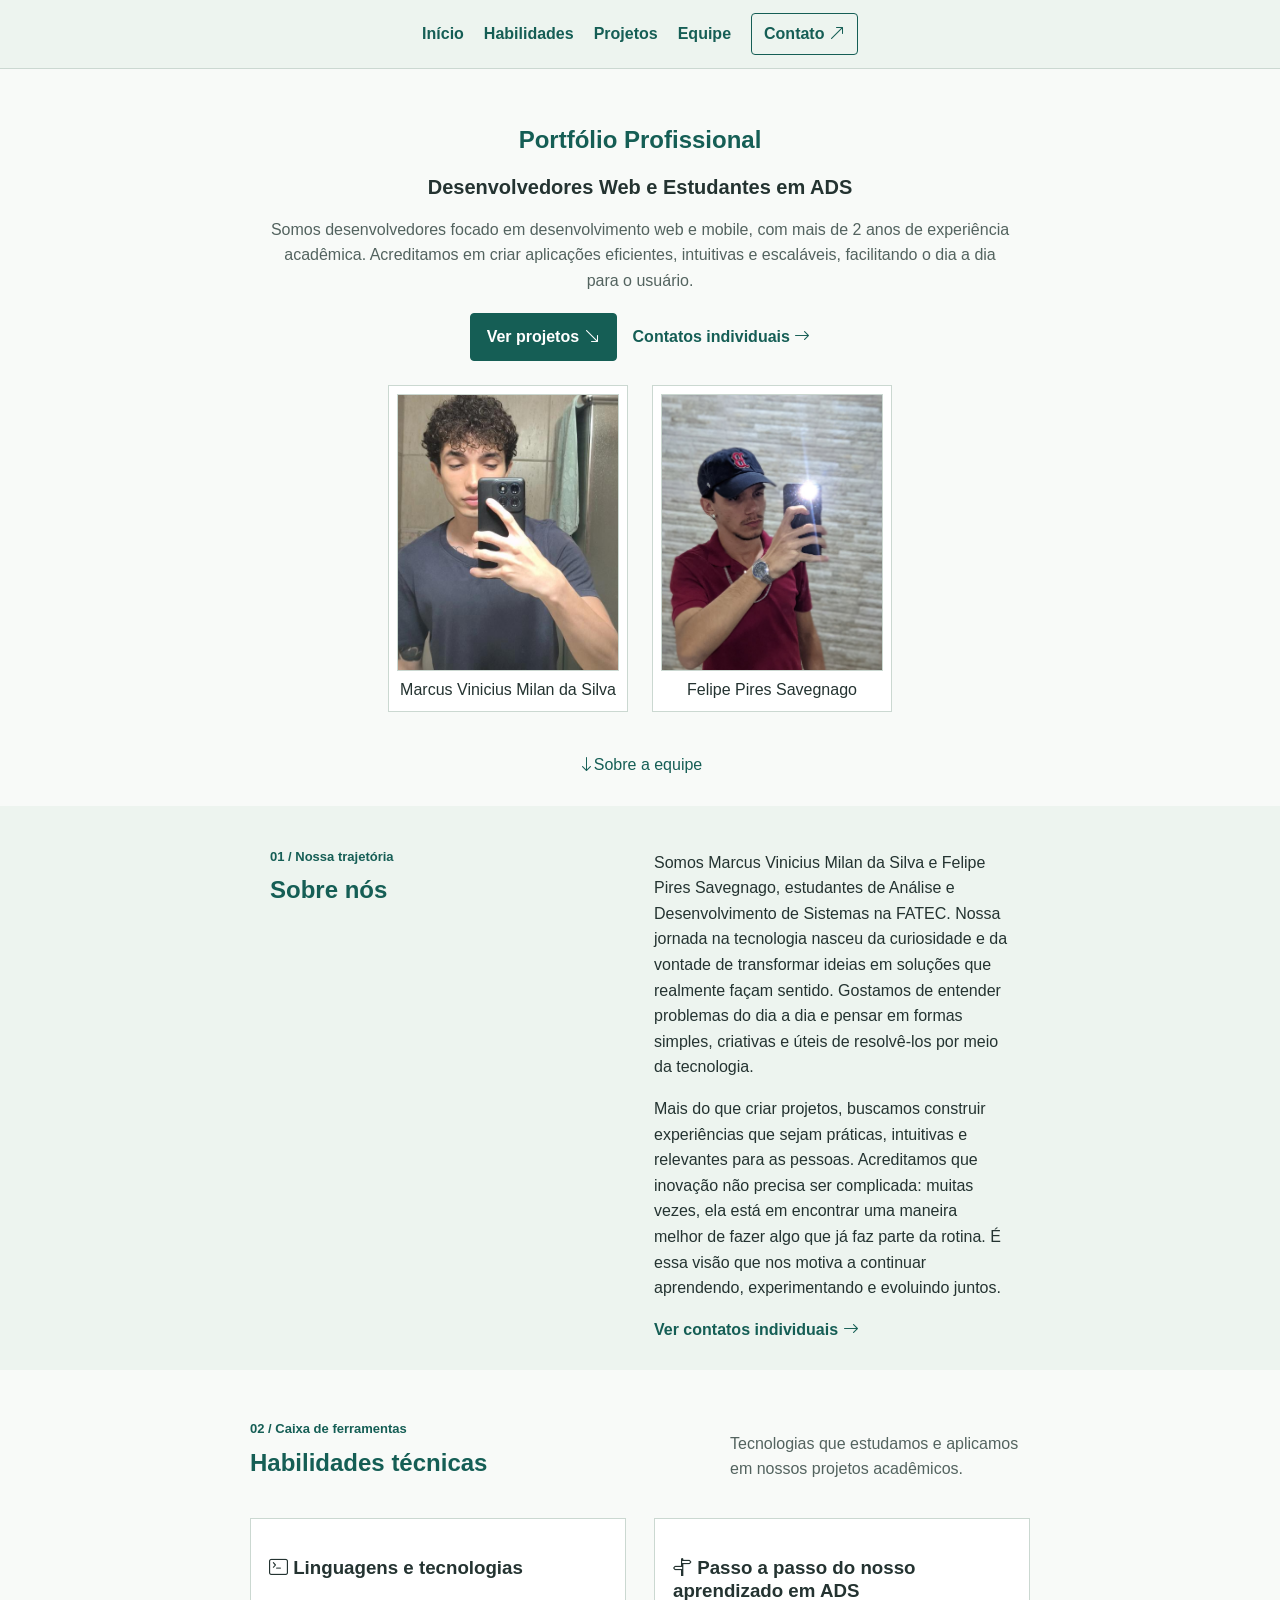
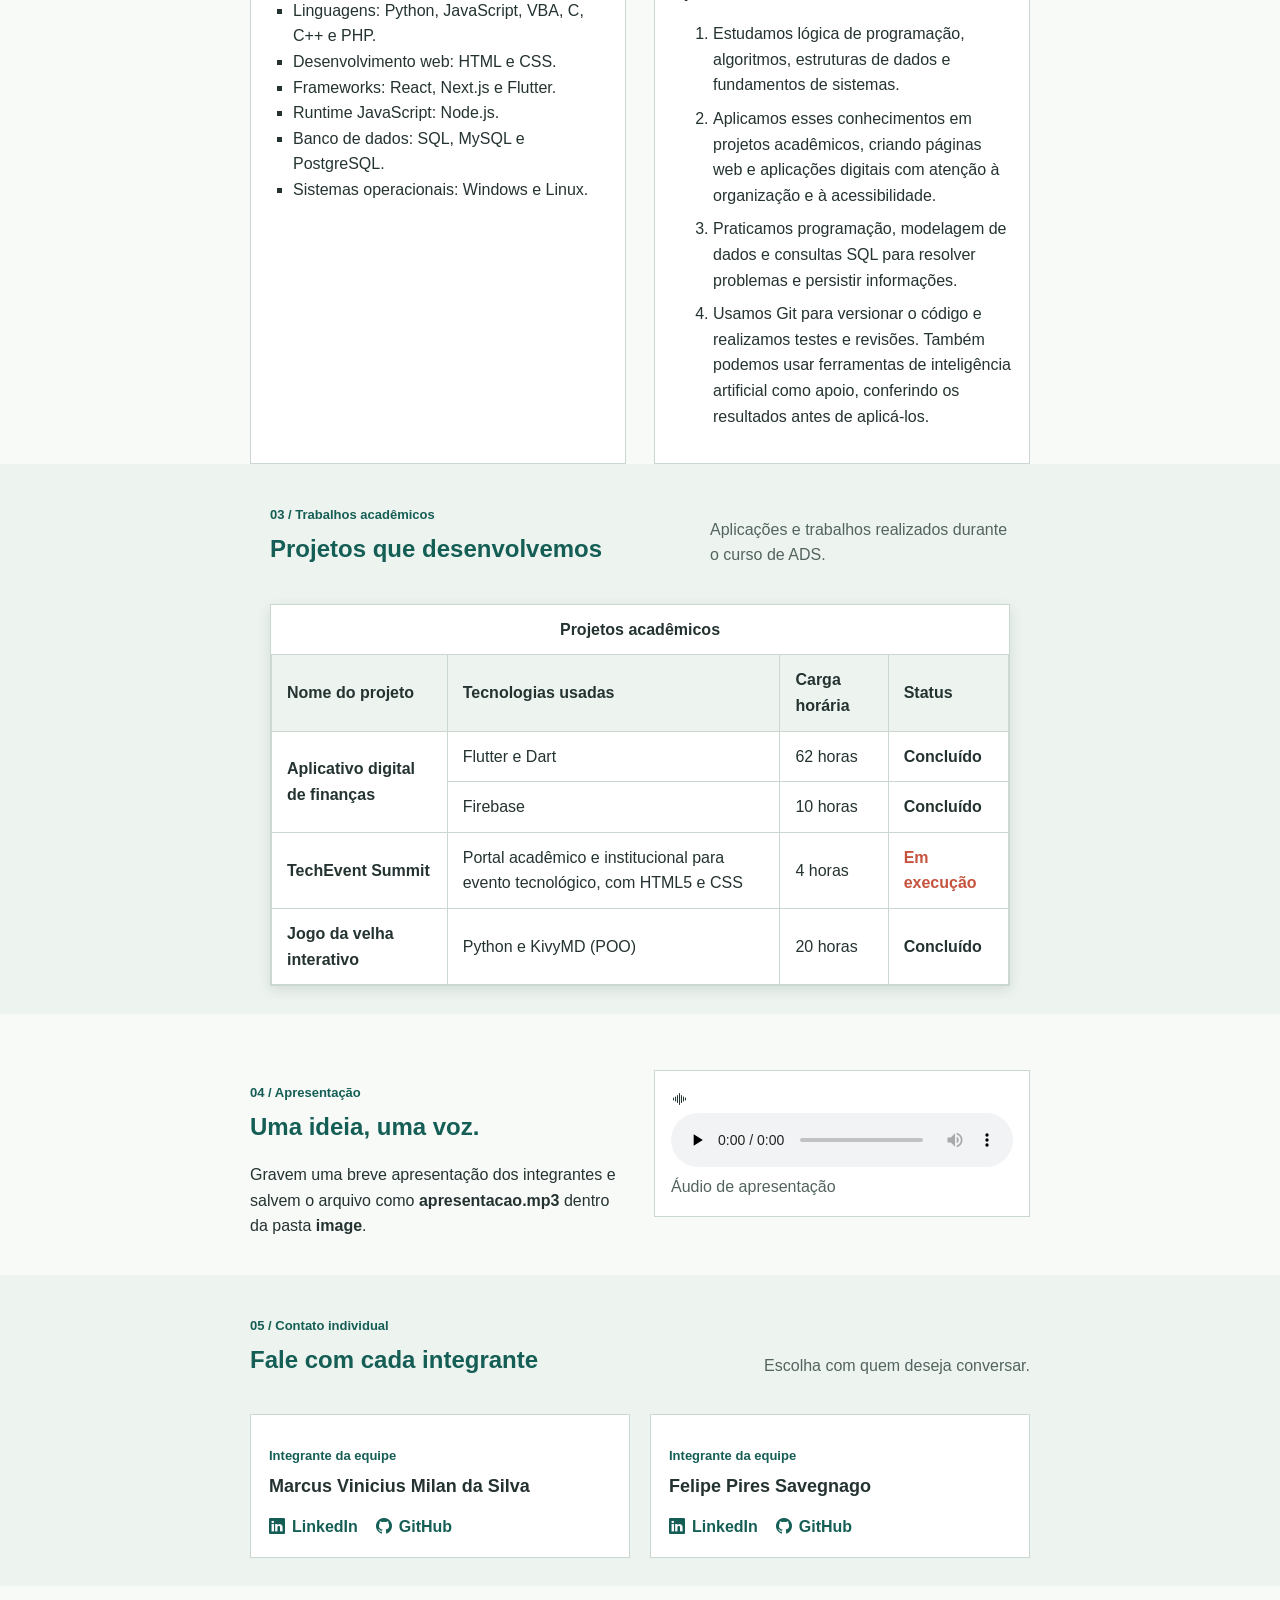
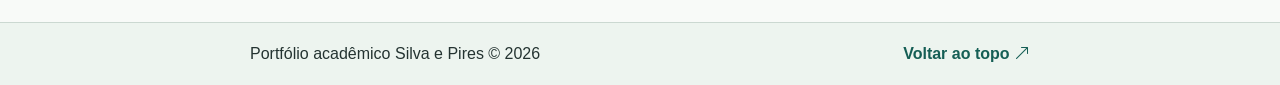
==== index.html @ f956e127 "refactor: update GitHub links for team members to point to correct profiles" ====
<!DOCTYPE html>
<html lang="pt-BR">
<head>
	<meta charset="UTF-8">
	<meta name="viewport" content="width=device-width, initial-scale=1.0">
	<meta name="description" content="Portfólio acadêmico e profissional de estudante de Análise e Desenvolvimento de Sistemas.">
	<title>Portfólio Profissional</title>
	<link rel="stylesheet" href="https://cdn.jsdelivr.net/npm/bootstrap-icons@1.11.3/font/bootstrap-icons.min.css" referrerpolicy="no-referrer">
	<link rel="stylesheet" href="css/estilo.css">
</head>
<body id="top">
	<header class="site-header">
		<div class="header-inner">
			<nav class="main-nav" aria-label="Navegação principal">
				<a href="index.html" aria-current="page">Início</a>
				<a href="#secao-habilidades">Habilidades</a>
				<a href="#secao-projetos">Projetos</a>
				<a href="#secao-equipe">Equipe</a>
				<a class="nav-contact" href="contato.html">Contato <i class="bi bi-arrow-up-right" aria-hidden="true"></i></a>
			</nav>
		</div>
	</header>

	<main>
		<section class="hero content-width" aria-labelledby="titulo-principal">
			<div class="hero-copy">
				<h1 class="page-title" id="titulo-principal">Portfólio Profissional</h1>
				<h2>Desenvolvedores Web e Estudantes em ADS</h2>
				<p class="hero-description"> Somos desenvolvedores focado em desenvolvimento web e mobile, com mais de 2 anos de experiência acadêmica. Acreditamos em criar aplicações eficientes, intuitivas e escaláveis, facilitando o dia a dia para o usuário.</p>
				<div class="hero-actions">
					<a class="button button-primary" href="#secao-projetos">Ver projetos <i class="bi bi-arrow-down-right" aria-hidden="true"></i></a>
					<a class="text-link" href="#secao-equipe">Contatos individuais <i class="bi bi-arrow-right" aria-hidden="true"></i></a>
				</div>
			</div>
			<div class="student-photos" aria-label="Integrantes do portfólio">
				<figure class="student-profile">
					<img src="image/foto-silva.jpg" alt="Foto de Marcus Vinicius Milan da Silva">
					<figcaption>Marcus Vinicius Milan da Silva</figcaption>
				</figure>
				<figure class="student-profile">
					<img src="image/foto-pires.jpg" alt="Foto de Felipe Pires Savegnago">
					<figcaption>Felipe Pires Savegnago</figcaption>
				</figure>
			</div>
			<a class="scroll-cue" href="#secao-sobre"><i class="bi bi-arrow-down" aria-hidden="true"></i><span>Sobre a equipe</span></a>
		</section>

		<section class="section-band" id="secao-sobre" aria-labelledby="titulo-sobre">
			<div class="content-width about-grid">
				<div class="section-heading">
					<p class="eyebrow">01 / Nossa trajetória</p>
					<h2 id="titulo-sobre">Sobre nós</h2>
				</div>
				<div class="about-copy">
					<p>Somos Marcus Vinicius Milan da Silva e Felipe Pires Savegnago, estudantes de Análise e Desenvolvimento de Sistemas na FATEC. Nossa jornada na tecnologia nasceu da curiosidade e da vontade de transformar ideias em soluções que realmente façam sentido. Gostamos de entender problemas do dia a dia e pensar em formas simples, criativas e úteis de resolvê-los por meio da tecnologia.</p>
					<p>Mais do que criar projetos, buscamos construir experiências que sejam práticas, intuitivas e relevantes para as pessoas. Acreditamos que inovação não precisa ser complicada: muitas vezes, ela está em encontrar uma maneira melhor de fazer algo que já faz parte da rotina. É essa visão que nos motiva a continuar aprendendo, experimentando e evoluindo juntos.</p>
					<a class="text-link" href="#secao-equipe">Ver contatos individuais <i class="bi bi-arrow-right" aria-hidden="true"></i></a>
				</div>
			</div>
		</section>

		<section class="content-width skills-section" id="secao-habilidades" aria-labelledby="titulo-habilidades">
			<div class="section-heading section-heading-row">
				<div>
					<p class="eyebrow">02 / Caixa de ferramentas</p>
					<h2 id="titulo-habilidades">Habilidades técnicas</h2>
				</div>
				<p class="section-intro">Tecnologias que estudamos e aplicamos em nossos projetos acadêmicos.</p>
			</div>
			<div class="skills-grid">
				<article class="skill-panel">
					<h3><i class="bi bi-terminal" aria-hidden="true"></i> Linguagens e tecnologias</h3>
					<ul class="skill-list">
						<li>Linguagens: Python, JavaScript, VBA, C, C++ e PHP.</li>
						<li>Desenvolvimento web: HTML e CSS.</li>
						<li>Frameworks: React, Next.js e Flutter.</li>
						<li>Runtime JavaScript: Node.js.</li>
						<li>Banco de dados: SQL, MySQL e PostgreSQL.</li>
						<li>Sistemas operacionais: Windows e Linux.</li>
					</ul>
				</article>
				<article class="skill-panel learning-panel">
					<h3><i class="bi bi-signpost-split" aria-hidden="true"></i> Passo a passo do nosso aprendizado em ADS</h3>
					<ol class="learning-list">
						<li>Estudamos lógica de programação, algoritmos, estruturas de dados e fundamentos de sistemas.</li>
						<li>Aplicamos esses conhecimentos em projetos acadêmicos, criando páginas web e aplicações digitais com atenção à organização e à acessibilidade.</li>
						<li>Praticamos programação, modelagem de dados e consultas SQL para resolver problemas e persistir informações.</li>
						<li>Usamos Git para versionar o código e realizamos testes e revisões. Também podemos usar ferramentas de inteligência artificial como apoio, conferindo os resultados antes de aplicá-los.</li>
					</ol>
				</article>
			</div>
		</section>

		<section class="projects-section" id="secao-projetos" aria-labelledby="titulo-projetos">
			<div class="content-width">
				<div class="section-heading section-heading-row">
					<div>
						<p class="eyebrow">03 / Trabalhos acadêmicos</p>
						<h2 id="titulo-projetos">Projetos que desenvolvemos</h2>
					</div>
					<p class="section-intro">Aplicações e trabalhos realizados durante o curso de ADS.</p>
				</div>
				<div class="table-wrap">
					<table>
							<caption>Projetos acadêmicos</caption>
						<thead>
							<tr>
								<th scope="col">Nome do projeto</th>
								<th scope="col">Tecnologias usadas</th>
								<th scope="col">Carga horária</th>
								<th scope="col">Status</th>
							</tr>
						</thead>
						<tbody>
							<tr>
								<th scope="row" rowspan="2">Aplicativo digital de finanças</th>
								<td>Flutter e Dart</td>
								<td>62 horas</td>
								<td><span class="project-status">Concluído</span></td>
							</tr>
							<tr>
								<td>Firebase</td>
								<td>10 horas</td>
								<td><span class="project-status">Concluído</span></td>
							</tr>
							<tr>
								<th scope="row">TechEvent Summit</th>
								<td>Portal acadêmico e institucional para evento tecnológico, com HTML5 e CSS</td>
								<td>4 horas</td>
								<td><span class="project-status status-progress">Em execução</span></td>
							</tr>
							<tr>
								<th scope="row">Jogo da velha interativo</th>
								<td>Python e KivyMD (POO)</td>
								<td>20 horas</td>
								<td><span class="project-status">Concluído</span></td>
							</tr>
						</tbody>
					</table>
				</div>
			</div>
		</section>

		<section class="content-width media-section" aria-labelledby="titulo-apresentacao">
			<div class="media-copy">
				<p class="eyebrow">04 / Apresentação</p>
				<h2 id="titulo-apresentacao">Uma ideia, uma voz.</h2>
				<p>Gravem uma breve apresentação dos integrantes e salvem o arquivo como <strong>apresentacao.mp3</strong> dentro da pasta <strong>image</strong>.</p>
			</div>
			<div class="audio-panel">
				<i class="bi bi-soundwave" aria-hidden="true"></i>
				<audio controls preload="none" aria-label="Áudio de apresentação pessoal">
					<source src="image/apresentacao.mp3" type="audio/mpeg">
					Seu navegador não oferece suporte ao elemento de áudio.
				</audio>
				<span>Áudio de apresentação</span>
			</div>
		</section>

		<section class="team-contacts" id="secao-equipe" aria-labelledby="titulo-equipe">
			<div class="content-width">
				<div class="section-heading section-heading-row">
					<div>
						<p class="eyebrow">05 / Contato individual</p>
						<h2 id="titulo-equipe">Fale com cada integrante</h2>
					</div>
					<p class="section-intro">Escolha com quem deseja conversar.</p>
				</div>
				<div class="team-contact-grid">
					<article class="contact-person">
						<p class="eyebrow">Integrante da equipe</p>
						<h3>Marcus Vinicius Milan da Silva</h3>
						<div class="person-links">
							<a href="https://br.linkedin.com/in/mvm2006" target="_blank" rel="noopener noreferrer"><i class="bi bi-linkedin" aria-hidden="true"></i> LinkedIn</a>
							<a href="https://github.com/marcus0milan" target="_blank" rel="noopener noreferrer"><i class="bi bi-github" aria-hidden="true"></i>  GitHub</a>
						</div>
					</article>
					<article class="contact-person">
						<p class="eyebrow">Integrante da equipe</p>
						<h3>Felipe Pires Savegnago</h3>
						<div class="person-links">
							<a href="https://br.linkedin.com/in/felipe-savegnago-27a887337" target="_blank" rel="noopener noreferrer"><i class="bi bi-linkedin" aria-hidden="true"></i> LinkedIn</a>
							<a href="https://github.com/svgfelps" target="_blank" rel="noopener noreferrer"><i class="bi bi-github" aria-hidden="true"></i> GitHub</a>
						</div>
					</article>
				</div>
			</div>
		</section>
	</main>

	<footer class="site-footer">
		<div class="content-width footer-inner">
			<p>Portfólio acadêmico Silva e Pires <span>© 2026</span></p>
			<div class="footer-links">
				<a class="back-to-top" href="#top">Voltar ao topo <i class="bi bi-arrow-up-right" aria-hidden="true"></i></a>
			</div>
		</div>
	</footer>
</body>
</html>
---- css/estilo.css ----
:root {
	--cor-principal: #155e55;
	--cor-destaque: #c6533e;
	--cor-texto: #243331;
	--cor-suave: #edf4ef;
	--cor-borda: #cbd8d1;
}

* {
	box-sizing: border-box;
}

html {
	scroll-behavior: smooth;
}

body {
	margin: 0;
	background: #f8faf8;
	color: var(--cor-texto);
	font-family: Arial, sans-serif;
	line-height: 1.6;
}

a {
	color: var(--cor-principal);
	text-decoration: none;
}

a:hover {
	color: var(--cor-destaque);
}

.content-width,
.header-inner {
	width: min(100% - 500px);
	margin: 0 auto;
}

.site-header {
	background: var(--cor-suave);
	border-bottom: 1px solid var(--cor-borda);
}

.header-inner {
	min-height: 68px;
	display: flex;
	align-items: center;
	justify-content: center;
	gap: 20px;
}

.brand {
	font-size: 18px;
	font-weight: bold;
}

.brand-icon {
	margin-right: 8px;
	color: var(--cor-destaque);
}

.brand-dot,
.required-mark,
.status-dot {
	color: var(--cor-destaque);
}

.main-nav,
.footer-links {
	display: flex;
	align-items: center;
	gap: 20px;
}

.main-nav a,
.footer-links a {
	font-weight: bold;
}

.main-nav .nav-contact {
	padding: 7px 12px;
	border: 1px solid var(--cor-principal);
	border-radius: 4px;
}

main {
	padding-top: 28px;
}

section {
	margin: 0 auto 36px;
}

h1,
h2,
h3 {
	line-height: 1.25;
}

.page-title {
	width: fit-content;
	margin: 0 auto 20px;
	color: var(--cor-principal);
	text-align: center;
}

.hero {
	padding: 28px 20px;
	text-align: center;
}

.hero h2 {
	font-size: 20px;
}

.eyebrow {
	margin-bottom: 8px;
	color: var(--cor-principal);
	font-size: 13px;
	font-weight: bold;
}

.hero-description,
.section-intro,
.contact-intro > p {
	color: #53635f;
}

.hero-actions {
	display: flex;
	justify-content: center;
	align-items: center;
	flex-wrap: wrap;
	gap: 16px;
	margin-top: 20px;
}

.button {
	display: inline-block;
	padding: 10px 16px;
	border: 1px solid var(--cor-principal);
	border-radius: 4px;
	background: var(--cor-principal);
	color: white;
	cursor: pointer;
	font: inherit;
	font-weight: bold;
}

.button:hover {
	background: #0e4942;
	color: white;
}

.button-reset {
	background: white;
	color: var(--cor-principal);
}

.button-reset:hover {
	background: var(--cor-suave);
	color: var(--cor-principal);
}

.text-link {
	font-weight: bold;
}

.student-photos {
	display: grid;
	grid-template-columns: repeat(2, minmax(0, 240px));
	justify-content: center;
	align-items: start;
	gap: 24px;
	margin: 24px auto;
}

.student-profile {
	margin: 0;
	padding: 8px;
	border: 1px solid var(--cor-borda);
	background: white;
}

.student-profile img {
	width: 100%;
	aspect-ratio: 4 / 5;
	display: block;
	border: 1px solid var(--cor-borda);
	object-fit: cover;
	object-position: center;
}

.student-profile figcaption {
	margin-top: 6px;
	text-align: center;
}

.scroll-cue {
	display: inline-block;
	margin-top: 16px;
}

.section-band,
.projects-section {
	padding: 28px 20px;
	background: var(--cor-suave);
}

.about-grid,
.skills-grid,
.media-section,
.contact-main {
	display: grid;
	grid-template-columns: 1fr 1fr;
	gap: 28px;
	align-items: start;
}

.skills-grid {
	align-items: stretch;
}

.section-heading-row {
	display: flex;
	align-items: end;
	justify-content: space-between;
	gap: 20px;
	margin-bottom: 20px;
}

.section-heading h2,
.media-copy h2 {
	margin-top: 0;
	color: var(--cor-principal);
}

.section-intro {
	max-width: 300px;
}

.skill-panel {
	padding: 18px;
	border: 1px solid var(--cor-borda);
	background: white;
}

.skill-list {
	padding-left: 24px;
	list-style-type: square;
}

.learning-list li {
	margin-bottom: 8px;
}

.table-wrap {
	overflow-x: auto;
	border: 1px solid var(--cor-borda);
	background: white;
	box-shadow: 0 4px 12px rgba(36, 51, 49, 0.12);
}

table {
	width: 100%;
	min-width: 600px;
	border-collapse: collapse;
	text-align: left;
}

caption {
	padding: 12px;
	font-weight: bold;
}

th,
td {
	padding: 12px 15px;
	border: 1px solid var(--cor-borda);
}

thead,
tfoot {
	background: var(--cor-suave);
}

.project-status {
	font-weight: bold;
}

.status-progress {
	color: var(--cor-destaque);
}

.media-section {
	padding: 20px 0;
}

.audio-panel {
	padding: 16px;
	border: 1px solid var(--cor-borda);
	background: white;
}

.audio-panel audio {
	width: 100%;
}

.audio-panel span {
	display: block;
	color: #53635f;
}

.team-contacts {
	padding: 28px 0;
	background: var(--cor-suave);
}

.team-contact-grid {
	display: grid;
	grid-template-columns: repeat(2, minmax(0, 1fr));
	gap: 20px;
}

.contact-person {
	margin: 0;
	padding: 18px;
	border: 1px solid var(--cor-borda);
	background: white;
}

.contact-person .eyebrow {
	margin-bottom: 8px;
}

.contact-person h3 {
	margin: 0 0 16px;
	font-size: 18px;
	word-break: break-word;
}

.person-links {
	display: flex;
	flex-wrap: wrap;
	gap: 10px 18px;
}

.person-links a {
	display: inline-flex;
	align-items: center;
	gap: 7px;
	font-weight: bold;
}

.site-footer {
	padding: 18px 0;
	border-top: 1px solid var(--cor-borda);
	background: var(--cor-suave);
}

.footer-inner {
	display: flex;
	justify-content: space-between;
	align-items: center;
	gap: 20px;
}

.footer-inner p {
	margin: 0;
}

.contact-main {
	padding-top: 24px;
	padding-bottom: 40px;
}

.contact-intro {
	text-align: center;
}

.form-container {
	padding: 20px;
	border: 1px solid var(--cor-borda);
	background: white;
	box-shadow: 0 4px 14px rgba(36, 51, 49, 0.14);
}

.form-heading h2 {
	margin-top: 0;
	color: var(--cor-principal);
}

.form-fieldset {
	margin: 0 0 20px;
	padding: 15px;
	border: 1px solid var(--cor-borda);
}

.form-fieldset legend {
	padding: 0 6px;
	font-weight: bold;
}

.form-grid {
	display: grid;
	grid-template-columns: 1fr 1fr;
	gap: 14px;
}

.form-field {
	display: grid;
	gap: 5px;
	font-weight: bold;
}

.form-field input,
.form-field select {
	width: 100%;
	min-height: 40px;
	padding: 8px;
	border: 1px solid #9eaea6;
	border-radius: 3px;
	background: white;
}

.choice-fieldset {
	display: grid;
	grid-template-columns: 1fr 1fr;
	gap: 12px 20px;
}

.choice-fieldset legend {
	grid-column: 1 / -1;
}

.choice-title {
	margin-bottom: 6px;
	font-weight: bold;
}

.option-item {
	display: block;
	margin-bottom: 6px;
}

.option-item input {
	margin-right: 6px;
}

.satisfaction-field {
	max-width: 220px;
}

.range-hint,
.form-note {
	color: #53635f;
	font-size: 13px;
}

.form-actions {
	display: flex;
	gap: 10px;
}

.form-feedback {
	margin-bottom: 0;
	color: var(--cor-principal);
}

@media (max-width: 650px) {
	.header-inner,
	.footer-inner {
		align-items: flex-start;
		flex-direction: column;
		padding-top: 12px;
		padding-bottom: 12px;
	}

	.main-nav,
	.footer-links {
		flex-wrap: wrap;
		gap: 12px;
	}

	.student-photos {
		gap: 16px;
	}

	.about-grid,
	.skills-grid,
	.media-section,
	.team-contact-grid,
	.contact-main,
	.form-grid,
	.choice-fieldset {
		grid-template-columns: 1fr;
	}

	.choice-fieldset legend {
		grid-column: auto;
	}

	.section-heading-row {
		align-items: flex-start;
		flex-direction: column;
	}
}
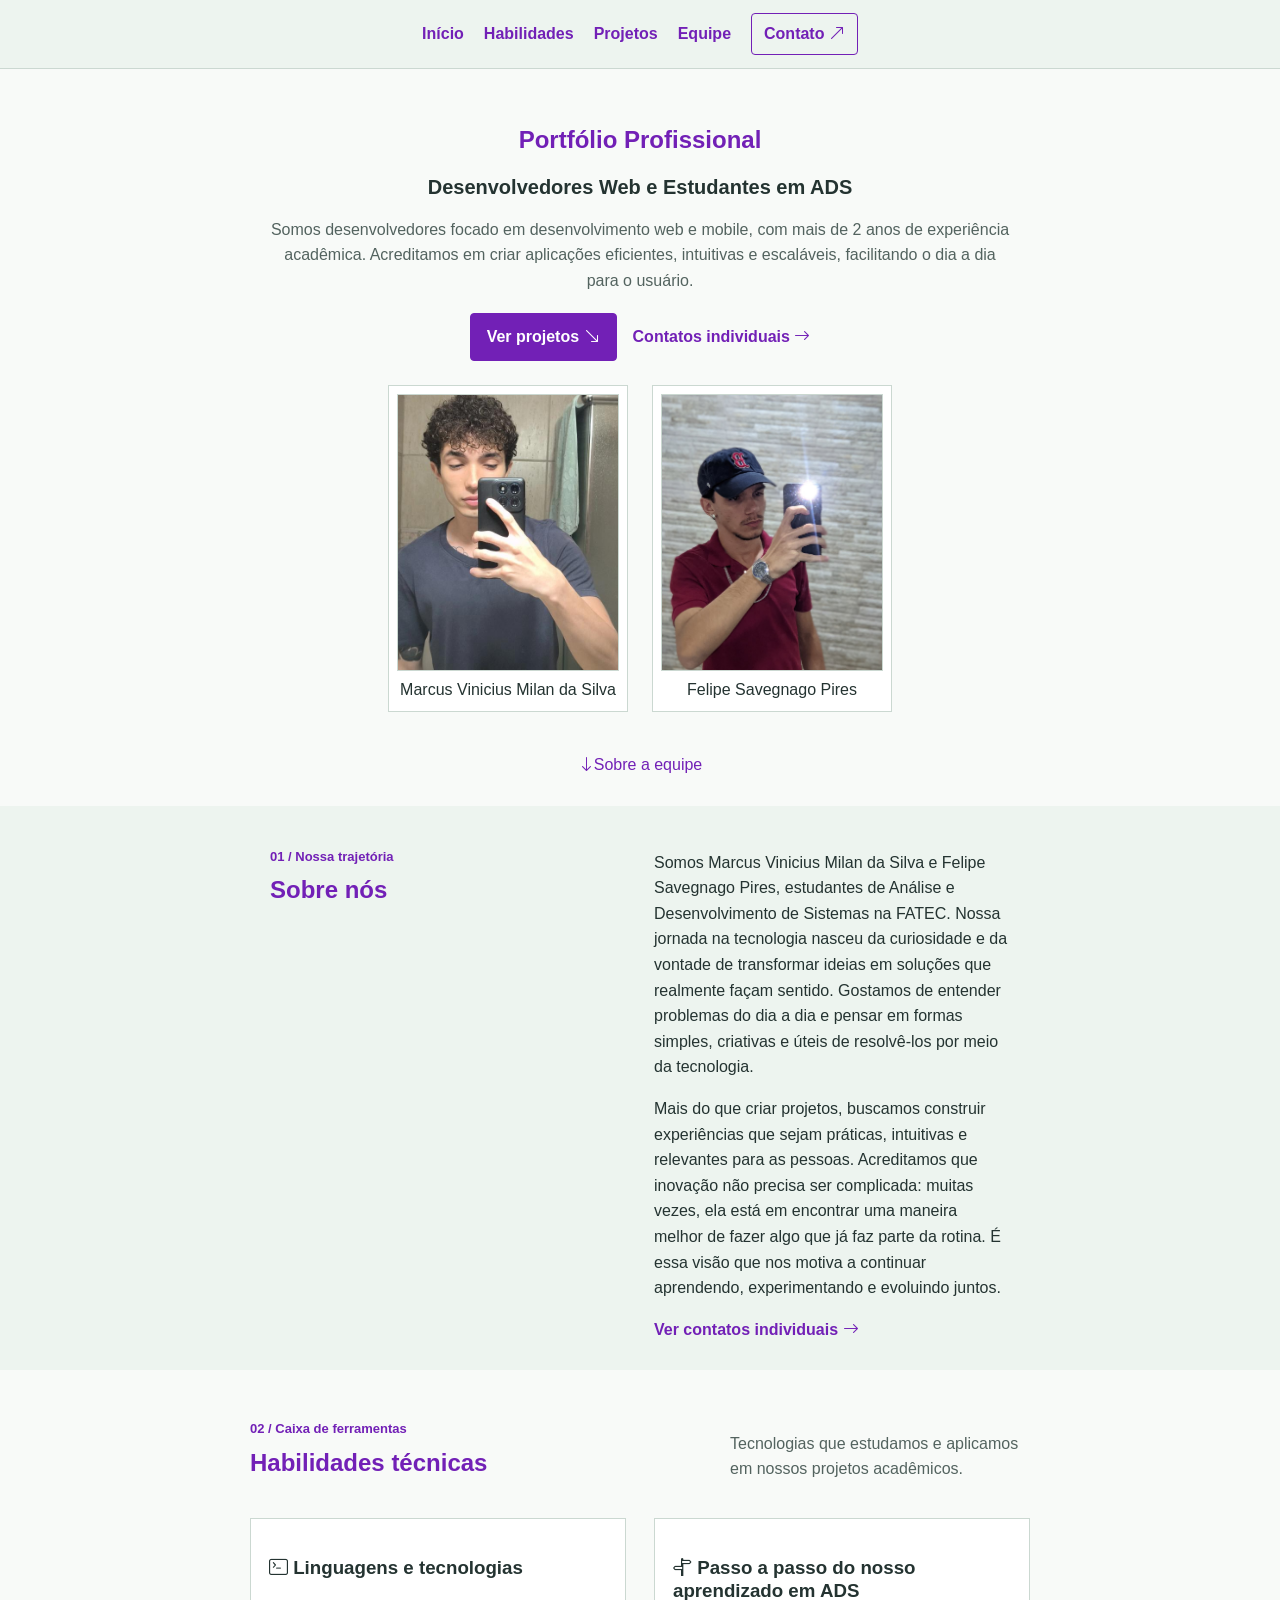
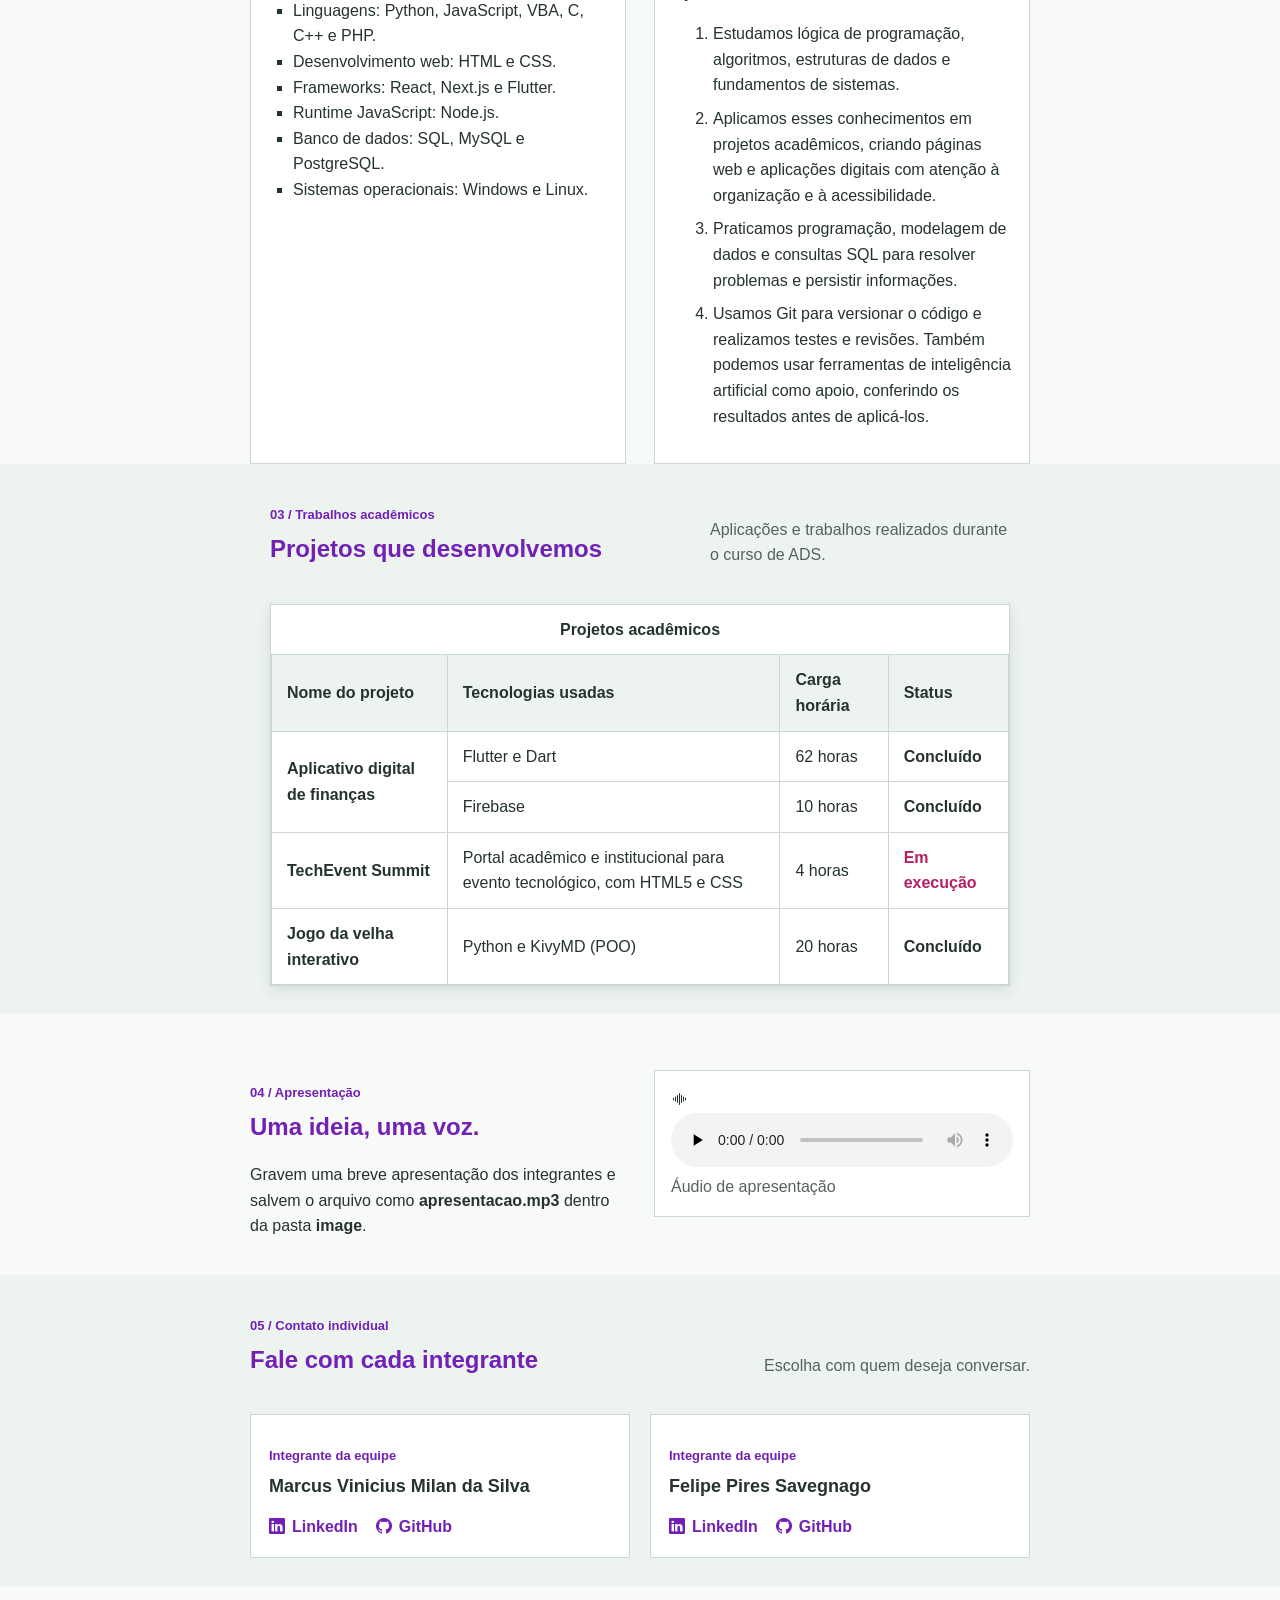
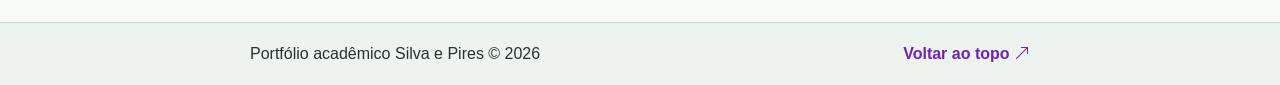
==== commit a8c3859a: "refactor: update color scheme and improve team member name formatting for clarity" ====
--- a/index.html
+++ b/index.html
@@ -39,7 +39,7 @@
 				</figure>
 				<figure class="student-profile">
 					<img src="image/foto-pires.jpg" alt="Foto de Felipe Pires Savegnago">
-					<figcaption>Felipe Pires Savegnago</figcaption>
+					<figcaption>Felipe Savegnago Pires</figcaption>
 				</figure>
 			</div>
 			<a class="scroll-cue" href="#secao-sobre"><i class="bi bi-arrow-down" aria-hidden="true"></i><span>Sobre a equipe</span></a>
@@ -52,7 +52,7 @@
 					<h2 id="titulo-sobre">Sobre nós</h2>
 				</div>
 				<div class="about-copy">
-					<p>Somos Marcus Vinicius Milan da Silva e Felipe Pires Savegnago, estudantes de Análise e Desenvolvimento de Sistemas na FATEC. Nossa jornada na tecnologia nasceu da curiosidade e da vontade de transformar ideias em soluções que realmente façam sentido. Gostamos de entender problemas do dia a dia e pensar em formas simples, criativas e úteis de resolvê-los por meio da tecnologia.</p>
+					<p>Somos Marcus Vinicius Milan da Silva e Felipe Savegnago Pires, estudantes de Análise e Desenvolvimento de Sistemas na FATEC. Nossa jornada na tecnologia nasceu da curiosidade e da vontade de transformar ideias em soluções que realmente façam sentido. Gostamos de entender problemas do dia a dia e pensar em formas simples, criativas e úteis de resolvê-los por meio da tecnologia.</p>
 					<p>Mais do que criar projetos, buscamos construir experiências que sejam práticas, intuitivas e relevantes para as pessoas. Acreditamos que inovação não precisa ser complicada: muitas vezes, ela está em encontrar uma maneira melhor de fazer algo que já faz parte da rotina. É essa visão que nos motiva a continuar aprendendo, experimentando e evoluindo juntos.</p>
 					<a class="text-link" href="#secao-equipe">Ver contatos individuais <i class="bi bi-arrow-right" aria-hidden="true"></i></a>
 				</div>
--- a/css/estilo.css
+++ b/css/estilo.css
@@ -1,6 +1,6 @@
 :root {
-	--cor-principal: #155e55;
-	--cor-destaque: #c6533e;
+	--cor-principal: #7220B6;
+	--cor-destaque: #B62063;
 	--cor-texto: #243331;
 	--cor-suave: #edf4ef;
 	--cor-borda: #cbd8d1;
@@ -149,7 +149,7 @@
 }
 
 .button:hover {
-	background: #0e4942;
+	background: #B62063;
 	color: white;
 }
 
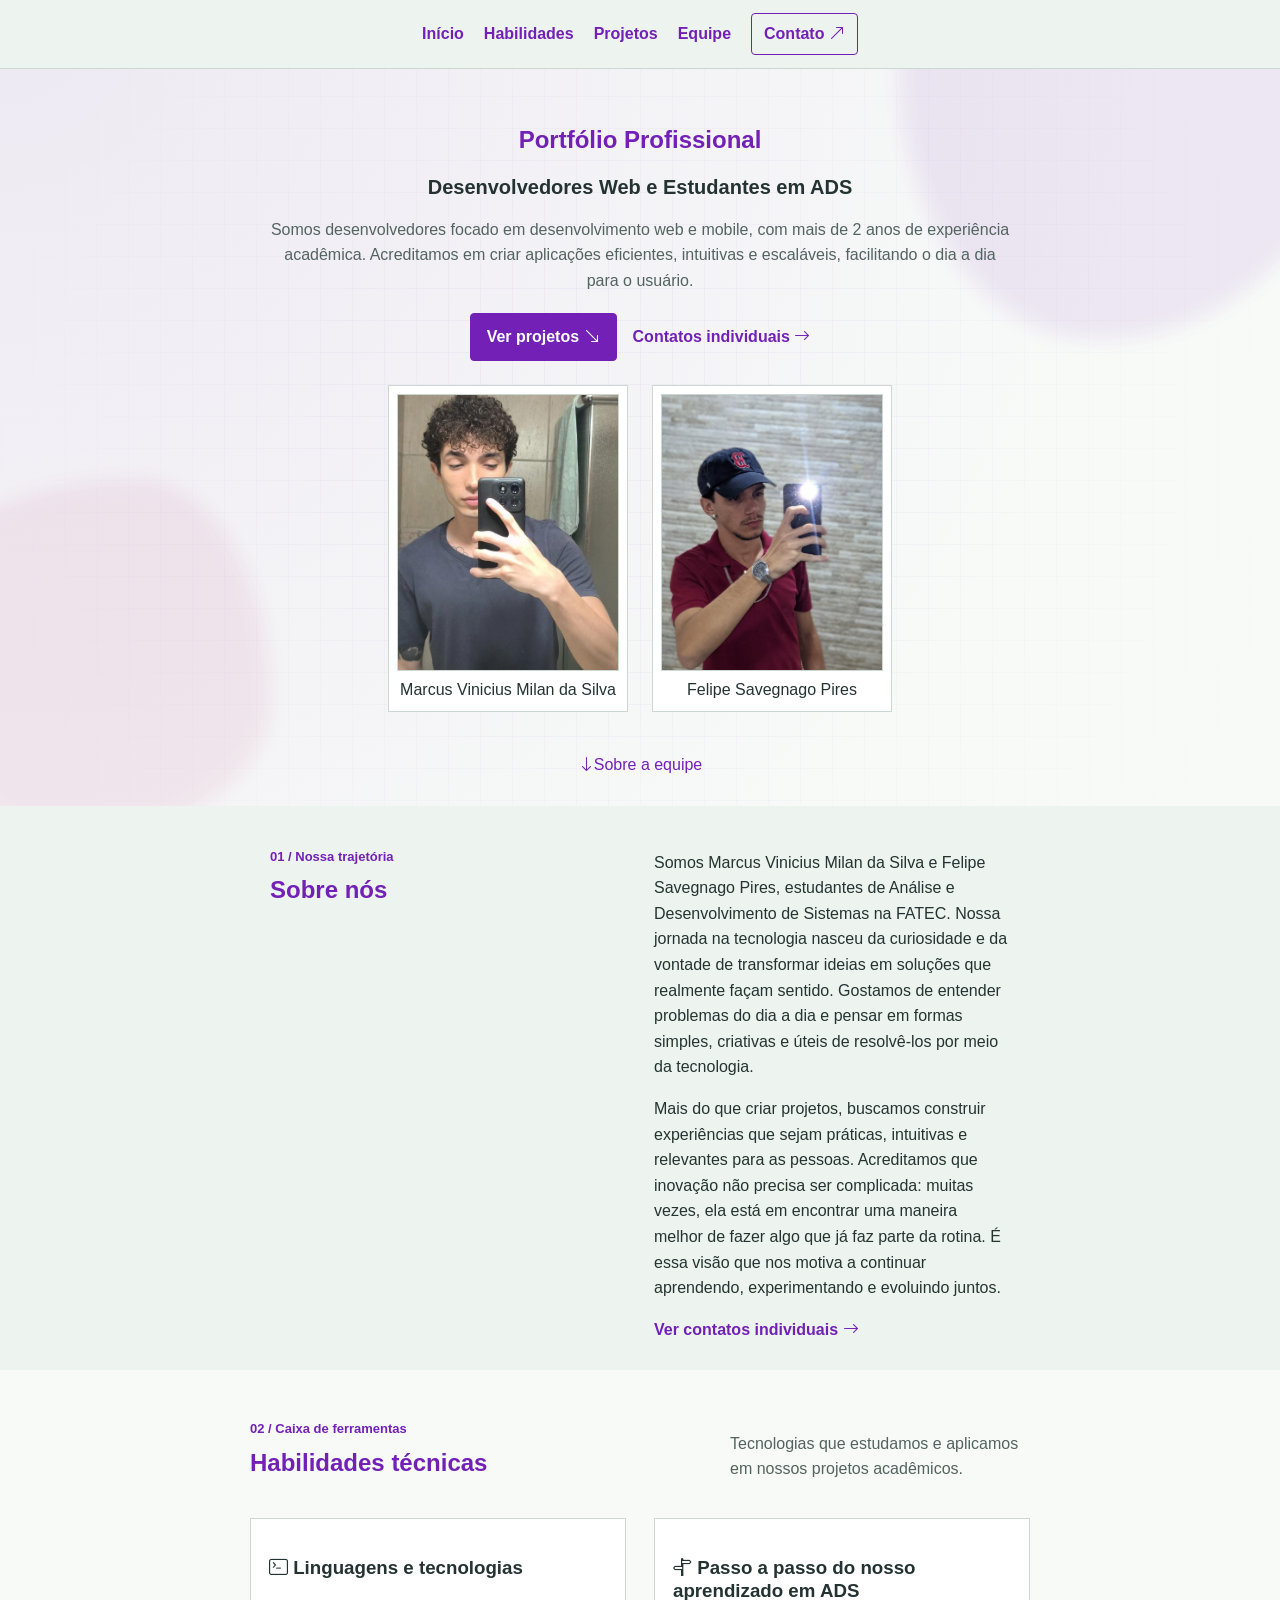
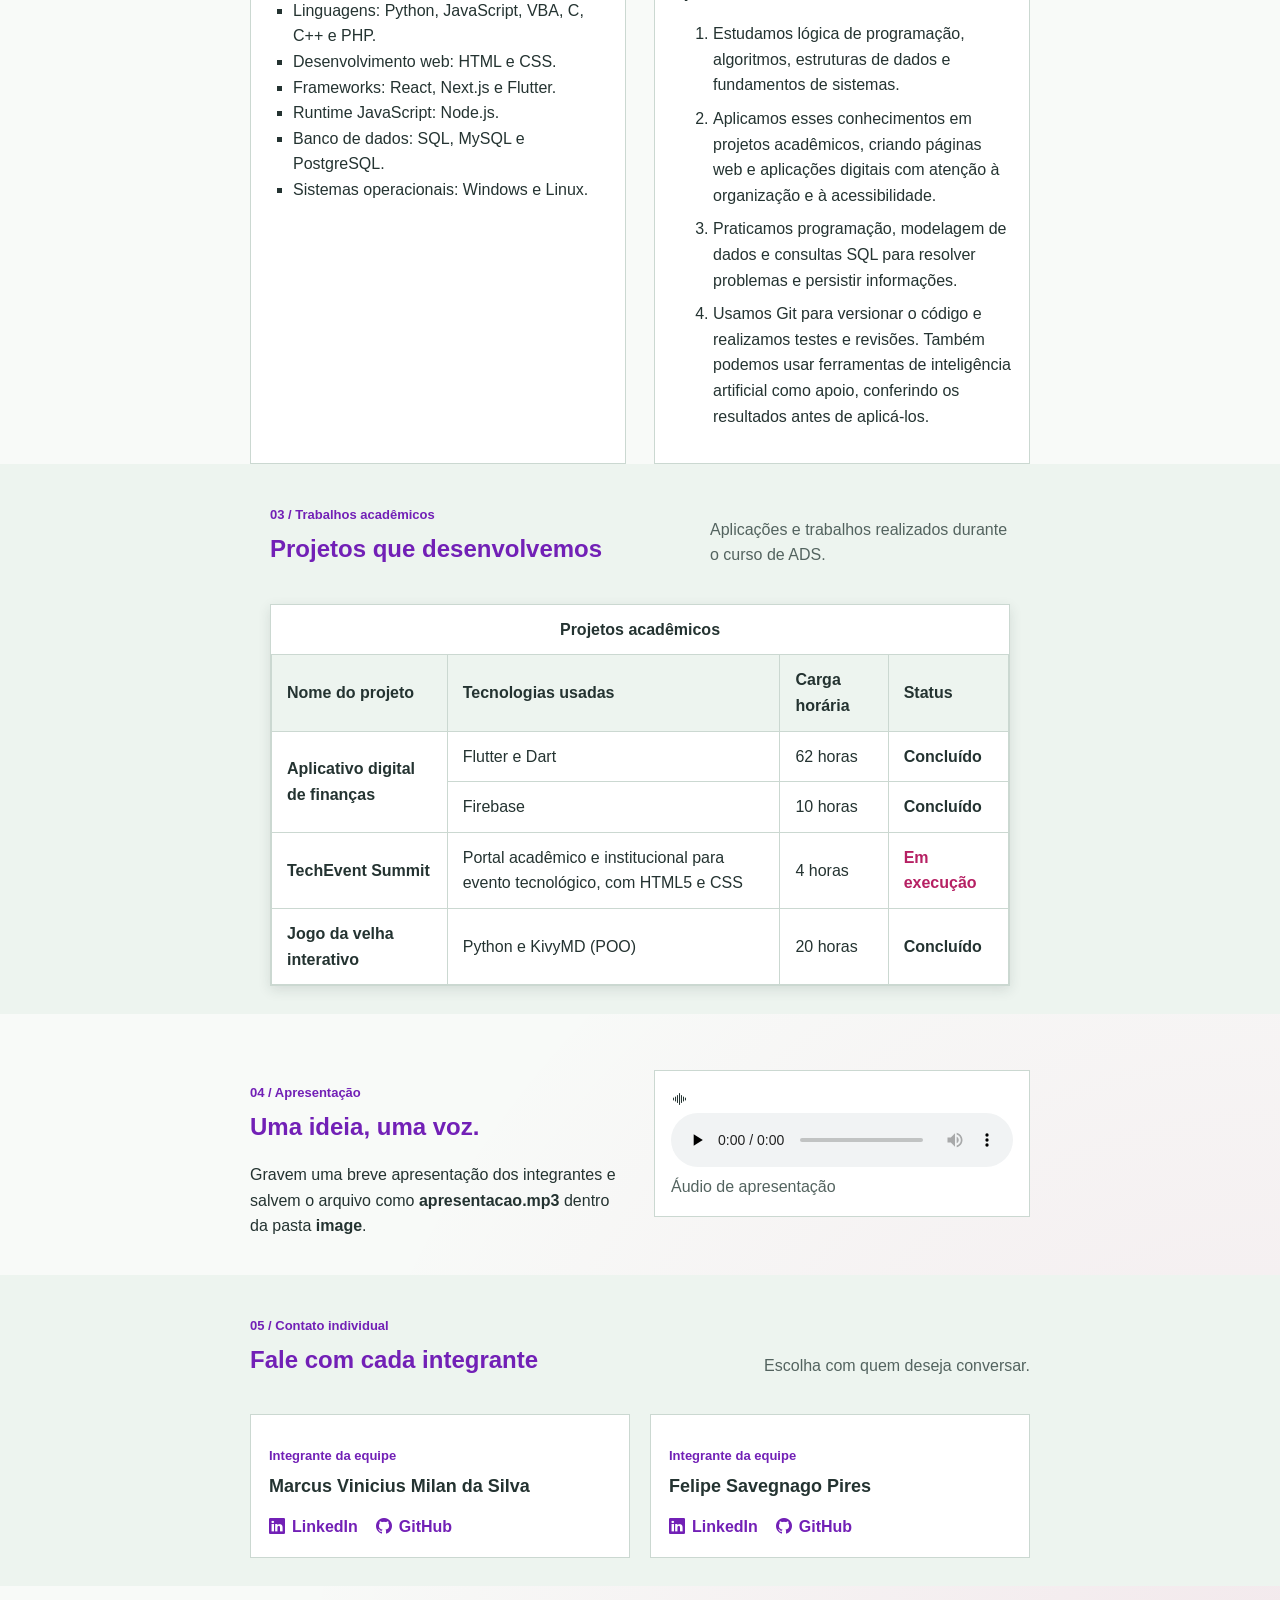
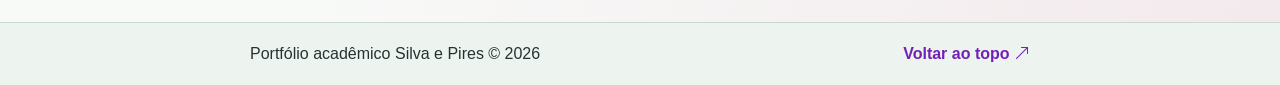
==== commit f1a2b8e5: "refactor: enhance background design and update team member name formatting for clarity" ====
--- a/index.html
+++ b/index.html
@@ -9,6 +9,9 @@
 	<link rel="stylesheet" href="css/estilo.css">
 </head>
 <body id="top">
+	<div class="bg-orb bg-orb-one" aria-hidden="true"></div>
+	<div class="bg-orb bg-orb-two" aria-hidden="true"></div>
+	<div class="bg-grid" aria-hidden="true"></div>
 	<header class="site-header">
 		<div class="header-inner">
 			<nav class="main-nav" aria-label="Navegação principal">
@@ -177,7 +180,7 @@
 					</article>
 					<article class="contact-person">
 						<p class="eyebrow">Integrante da equipe</p>
-						<h3>Felipe Pires Savegnago</h3>
+						<h3>Felipe Savegnago Pires</h3>
 						<div class="person-links">
 							<a href="https://br.linkedin.com/in/felipe-savegnago-27a887337" target="_blank" rel="noopener noreferrer"><i class="bi bi-linkedin" aria-hidden="true"></i> LinkedIn</a>
 							<a href="https://github.com/svgfelps" target="_blank" rel="noopener noreferrer"><i class="bi bi-github" aria-hidden="true"></i> GitHub</a>
--- a/css/estilo.css
+++ b/css/estilo.css
@@ -15,11 +15,61 @@
 }
 
 body {
+	position: relative;
 	margin: 0;
-	background: #f8faf8;
+	background:
+		radial-gradient(circle at top left, rgba(114, 32, 182, 0.08), transparent 33%),
+		radial-gradient(circle at bottom right, rgba(182, 32, 99, 0.08), transparent 28%),
+		#f8faf8;
 	color: var(--cor-texto);
 	font-family: Arial, sans-serif;
 	line-height: 1.6;
+	overflow-x: hidden;
+}
+
+.bg-orb,
+.bg-grid {
+	position: fixed;
+	pointer-events: none;
+	z-index: 0;
+}
+
+.bg-orb {
+	filter: blur(10px);
+	opacity: 0.7;
+}
+
+.bg-orb-one {
+	width: 460px;
+	height: 460px;
+	top: -120px;
+	right: -80px;
+	background: rgba(114, 32, 182, 0.12);
+	border-radius: 38% 62% 57% 43% / 42% 38% 62% 58%;
+}
+
+.bg-orb-two {
+	width: 360px;
+	height: 360px;
+	left: -90px;
+	bottom: 60px;
+	background: rgba(182, 32, 99, 0.1);
+	border-radius: 63% 37% 56% 44% / 36% 61% 39% 64%;
+}
+
+.bg-grid {
+	inset: 0;
+	background-image: linear-gradient(rgba(114, 32, 182, 0.04) 1px, transparent 1px),
+		linear-gradient(90deg, rgba(114, 32, 182, 0.04) 1px, transparent 1px);
+	background-size: 32px 32px;
+	mask-image: radial-gradient(circle at center, black 20%, transparent 85%);
+}
+
+header,
+main,
+footer {
+	position: relative;
+	z-index: 1;
 }
 
 a {
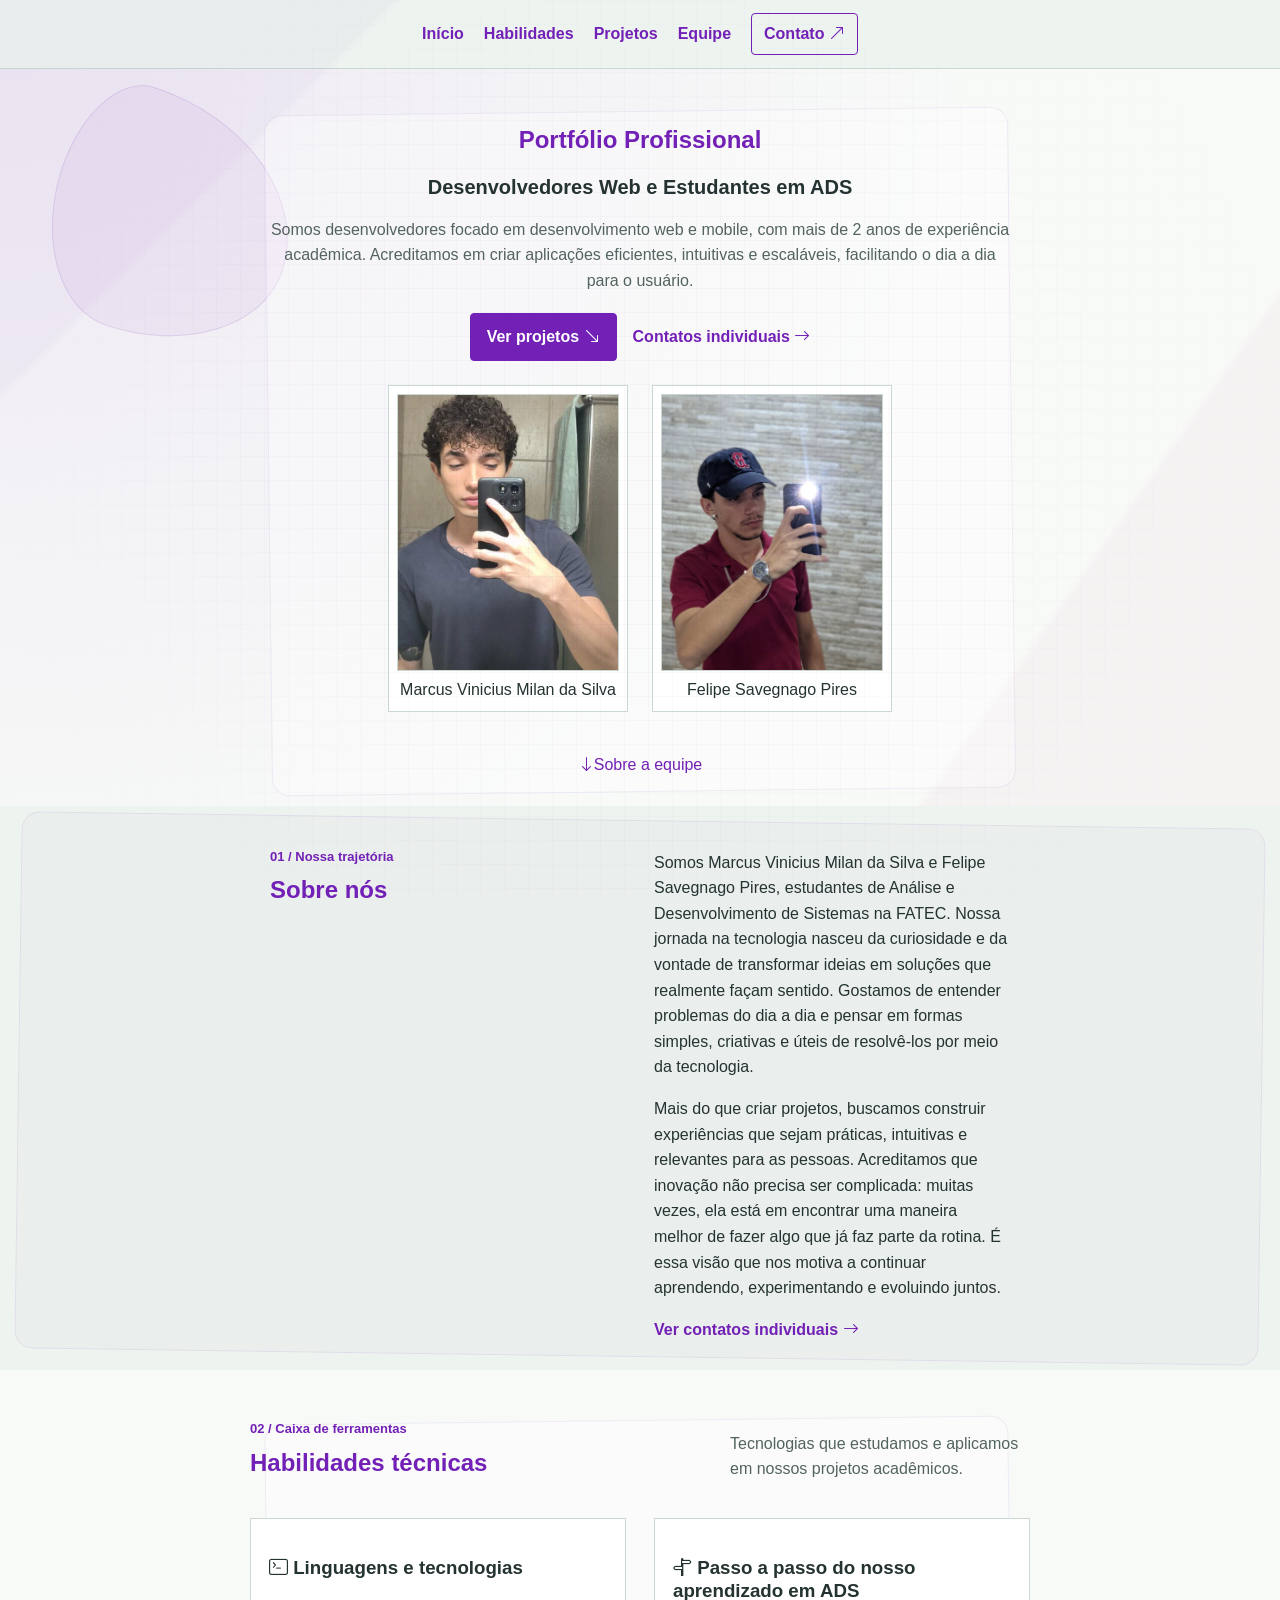
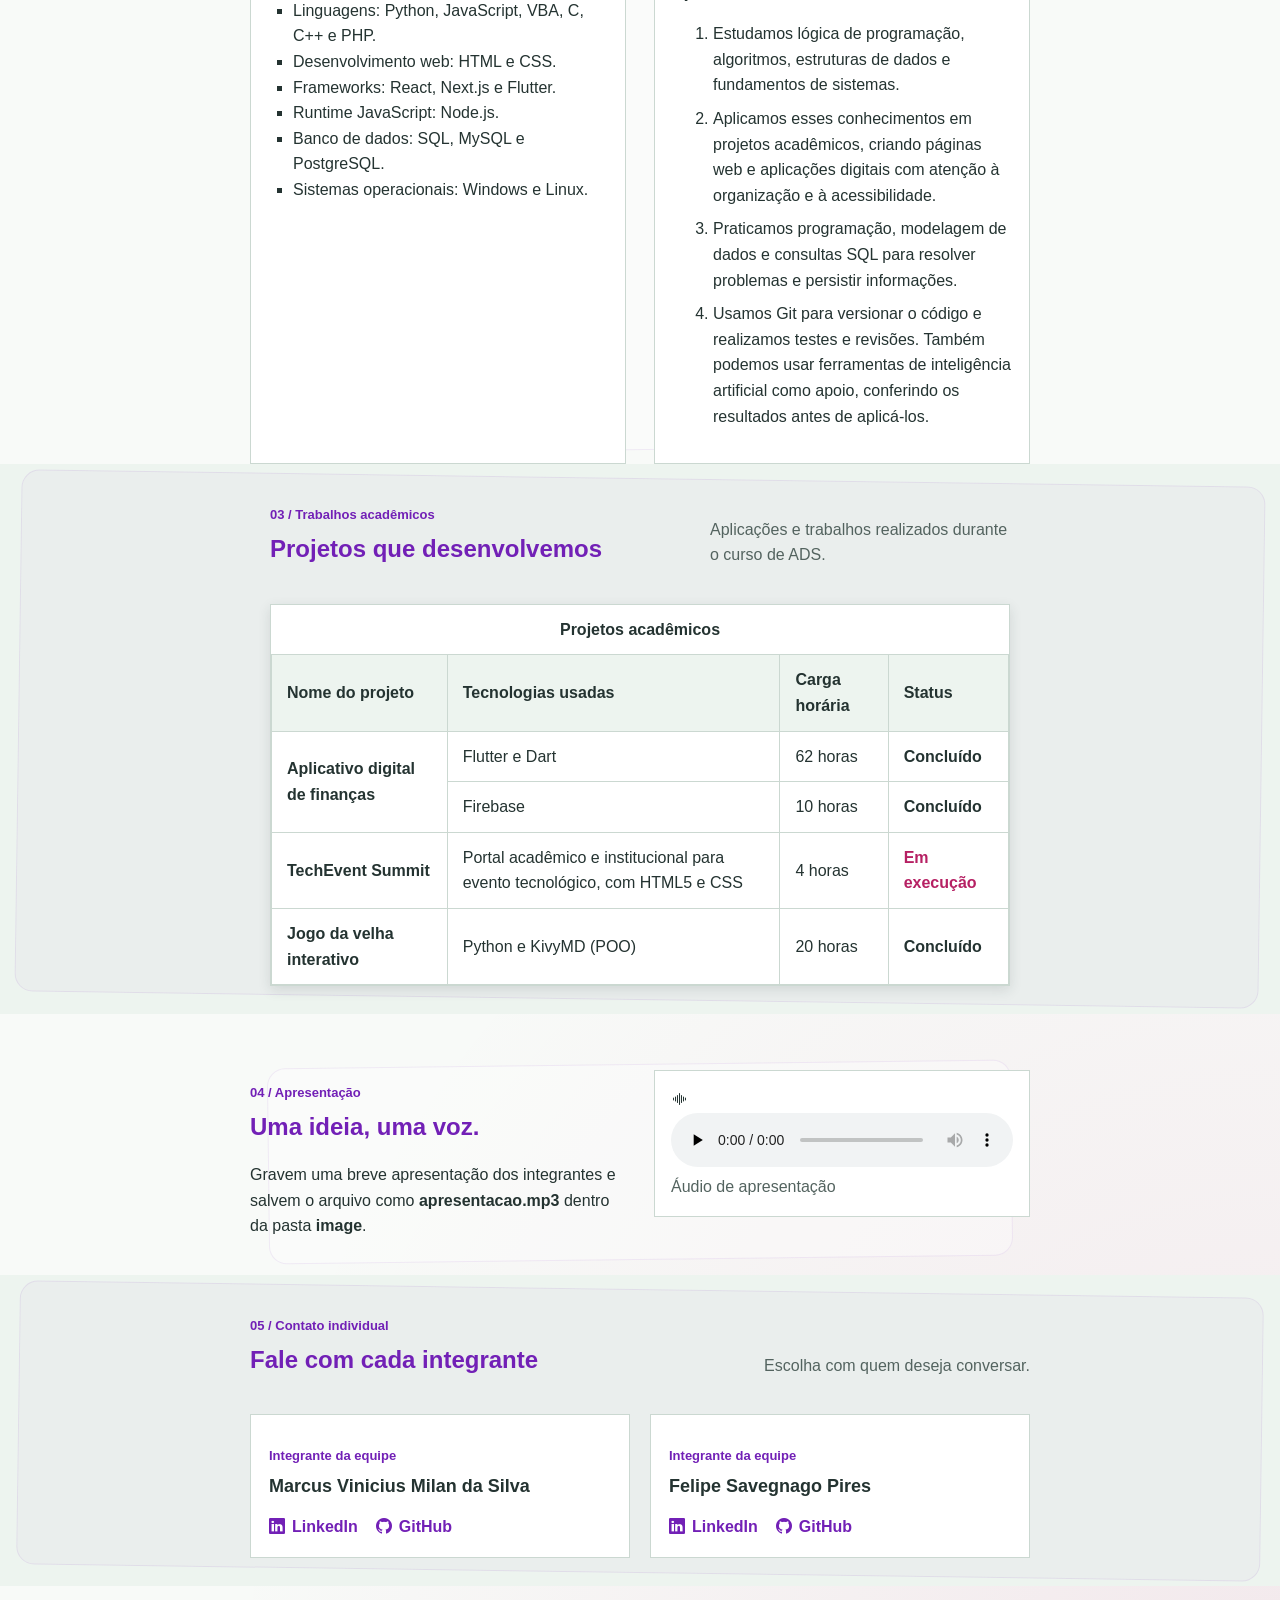
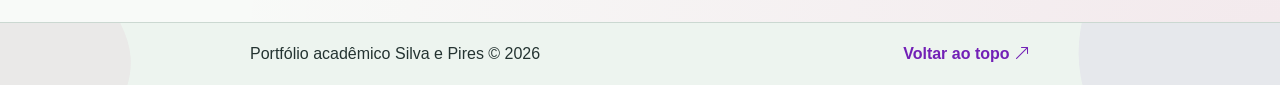
==== commit bfd86f4c: "refactor: simplify background elements by removing unnecessary divs and enhancing CSS gradients" ====
--- a/index.html
+++ b/index.html
@@ -9,9 +9,6 @@
 	<link rel="stylesheet" href="css/estilo.css">
 </head>
 <body id="top">
-	<div class="bg-orb bg-orb-one" aria-hidden="true"></div>
-	<div class="bg-orb bg-orb-two" aria-hidden="true"></div>
-	<div class="bg-grid" aria-hidden="true"></div>
 	<header class="site-header">
 		<div class="header-inner">
 			<nav class="main-nav" aria-label="Navegação principal">
--- a/css/estilo.css
+++ b/css/estilo.css
@@ -18,8 +18,8 @@
 	position: relative;
 	margin: 0;
 	background:
-		radial-gradient(circle at top left, rgba(114, 32, 182, 0.08), transparent 33%),
-		radial-gradient(circle at bottom right, rgba(182, 32, 99, 0.08), transparent 28%),
+		radial-gradient(circle at top left, rgba(114, 32, 182, 0.08), transparent 28%),
+		radial-gradient(circle at bottom right, rgba(182, 32, 99, 0.08), transparent 30%),
 		#f8faf8;
 	color: var(--cor-texto);
 	font-family: Arial, sans-serif;
@@ -27,49 +27,28 @@
 	overflow-x: hidden;
 }
 
-.bg-orb,
-.bg-grid {
+body::before {
+	content: "";
 	position: fixed;
+	inset: 0;
+	background:
+		linear-gradient(135deg, rgba(114, 32, 182, 0.03) 0 18%, transparent 18.5% 100%),
+		linear-gradient(305deg, rgba(182, 32, 99, 0.035) 0 22%, transparent 22.5% 100%);
 	pointer-events: none;
 	z-index: 0;
 }
 
-.bg-orb {
-	filter: blur(10px);
-	opacity: 0.7;
-}
-
-.bg-orb-one {
-	width: 460px;
-	height: 460px;
-	top: -120px;
-	right: -80px;
-	background: rgba(114, 32, 182, 0.12);
-	border-radius: 38% 62% 57% 43% / 42% 38% 62% 58%;
-}
-
-.bg-orb-two {
-	width: 360px;
-	height: 360px;
-	left: -90px;
-	bottom: 60px;
-	background: rgba(182, 32, 99, 0.1);
-	border-radius: 63% 37% 56% 44% / 36% 61% 39% 64%;
-}
-
-.bg-grid {
+body::after {
+	content: "";
+	position: fixed;
 	inset: 0;
-	background-image: linear-gradient(rgba(114, 32, 182, 0.04) 1px, transparent 1px),
-		linear-gradient(90deg, rgba(114, 32, 182, 0.04) 1px, transparent 1px);
-	background-size: 32px 32px;
-	mask-image: radial-gradient(circle at center, black 20%, transparent 85%);
-}
-
-header,
-main,
-footer {
-	position: relative;
-	z-index: 1;
+	background-image:
+		linear-gradient(rgba(114, 32, 182, 0.03) 1px, transparent 1px),
+		linear-gradient(90deg, rgba(114, 32, 182, 0.03) 1px, transparent 1px);
+	background-size: 24px 24px;
+	mask-image: radial-gradient(circle at center, black 25%, transparent 85%);
+	pointer-events: none;
+	z-index: 0;
 }
 
 a {
@@ -135,11 +114,59 @@
 }
 
 main {
+	position: relative;
 	padding-top: 28px;
+	isolation: isolate;
+}
+
+main::before {
+	content: "";
+	position: absolute;
+	left: 4%;
+	top: 30px;
+	width: 240px;
+	height: 240px;
+	background: rgba(114, 32, 182, 0.05);
+	border: 1px solid rgba(114, 32, 182, 0.12);
+	border-radius: 26% 74% 62% 38% / 44% 56% 44% 56%;
+	transform: rotate(18deg);
+	z-index: -1;
+}
+
+main::after {
+	content: "";
+	position: absolute;
+	right: 4%;
+	bottom: 10px;
+	width: 220px;
+	height: 220px;
+	background: rgba(182, 32, 99, 0.05);
+	border: 1px solid rgba(182, 32, 99, 0.12);
+	border-radius: 52% 48% 43% 57% / 41% 62% 38% 59%;
+	transform: rotate(-12deg);
+	z-index: -1;
 }
 
 section {
+	position: relative;
 	margin: 0 auto 36px;
+	isolation: isolate;
+}
+
+section::before {
+	content: "";
+	position: absolute;
+	inset: 14px 18px 14px 18px;
+	background: rgba(255, 255, 255, 0.32);
+	border: 1px solid rgba(114, 32, 182, 0.08);
+	border-radius: 18px;
+	transform: rotate(-0.7deg);
+	z-index: -1;
+}
+
+section:nth-of-type(even)::before {
+	transform: rotate(0.8deg);
+	background: rgba(114, 32, 182, 0.025);
 }
 
 h1,
@@ -404,9 +431,35 @@
 }
 
 .site-footer {
+	position: relative;
 	padding: 18px 0;
 	border-top: 1px solid var(--cor-borda);
 	background: var(--cor-suave);
+	overflow: hidden;
+}
+
+.site-footer::before {
+	content: "";
+	position: absolute;
+	right: -40px;
+	bottom: -80px;
+	width: 240px;
+	height: 240px;
+	background: rgba(114, 32, 182, 0.06);
+	border-radius: 32% 68% 60% 40% / 50% 42% 58% 50%;
+	transform: rotate(18deg);
+}
+
+.site-footer::after {
+	content: "";
+	position: absolute;
+	left: -50px;
+	top: -50px;
+	width: 180px;
+	height: 180px;
+	background: rgba(182, 32, 99, 0.05);
+	border-radius: 62% 38% 56% 44% / 47% 53% 47% 53%;
+	transform: rotate(-18deg);
 }
 
 .footer-inner {
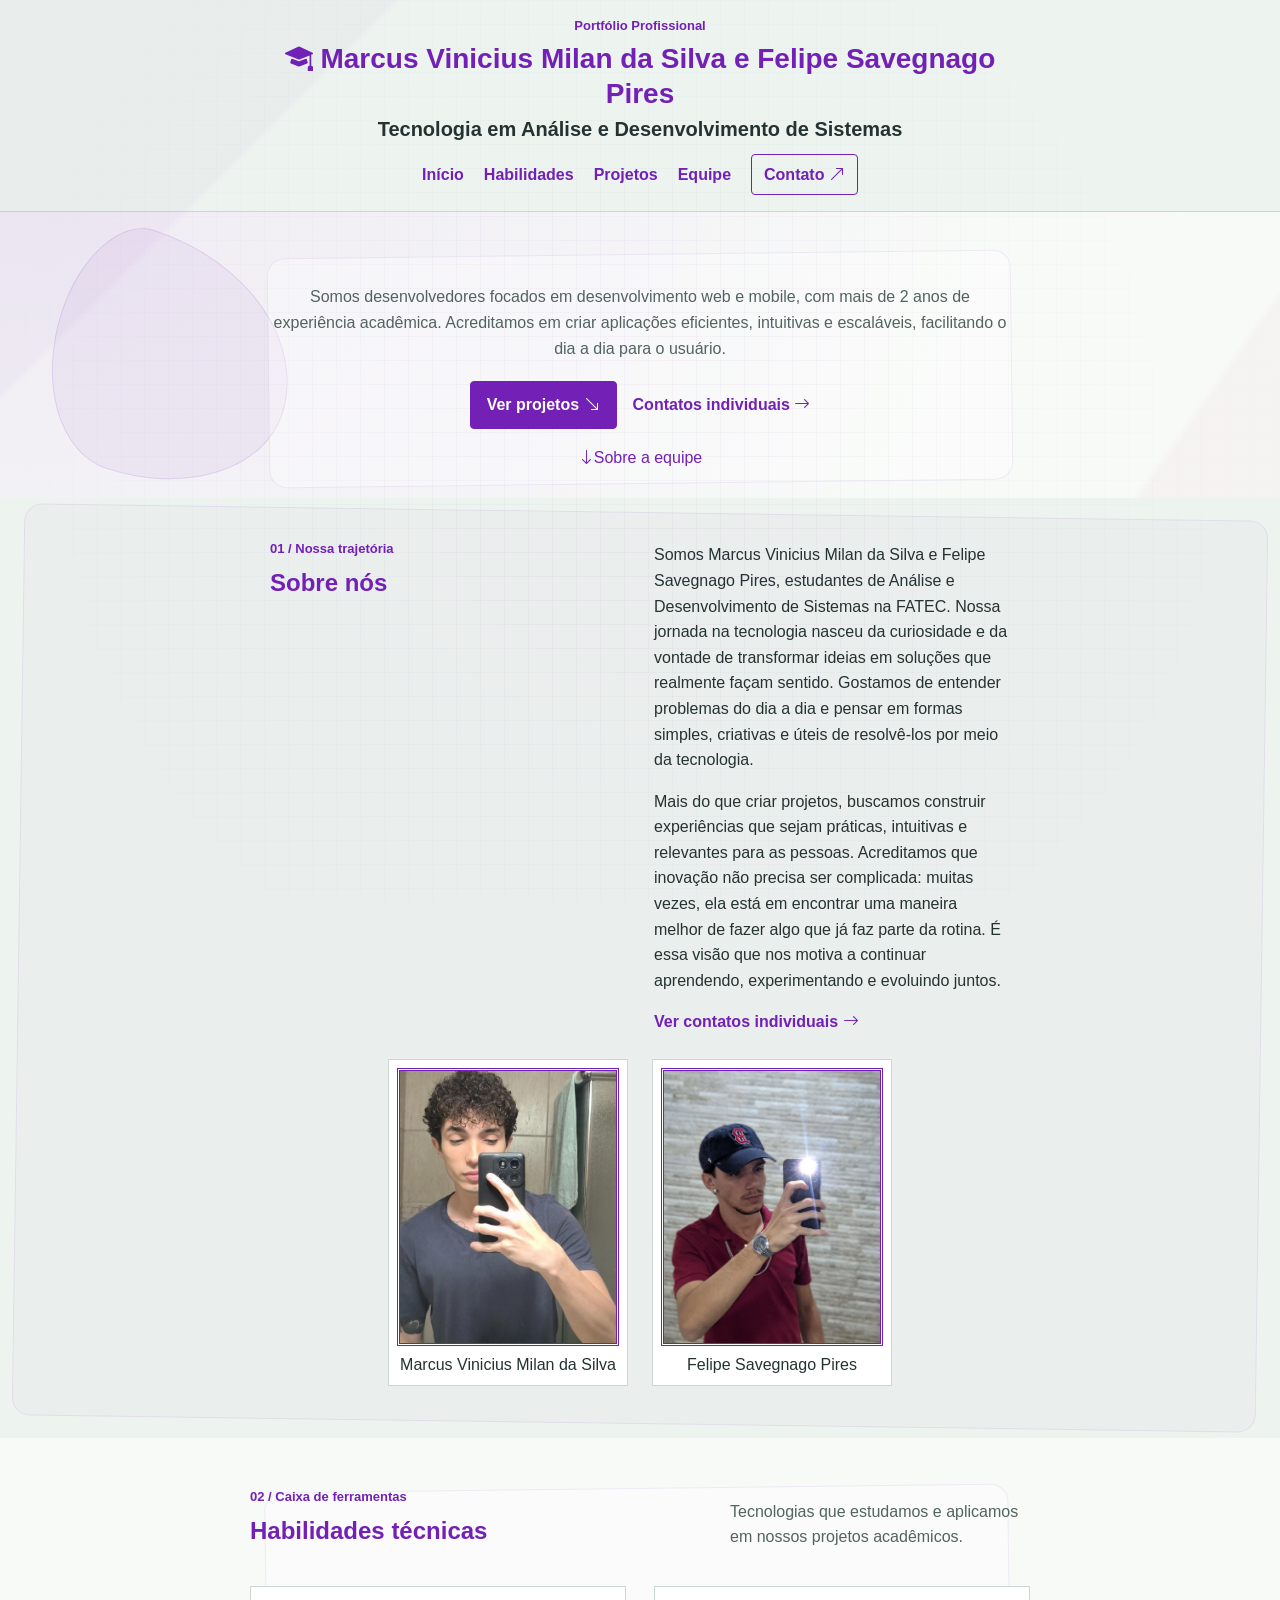
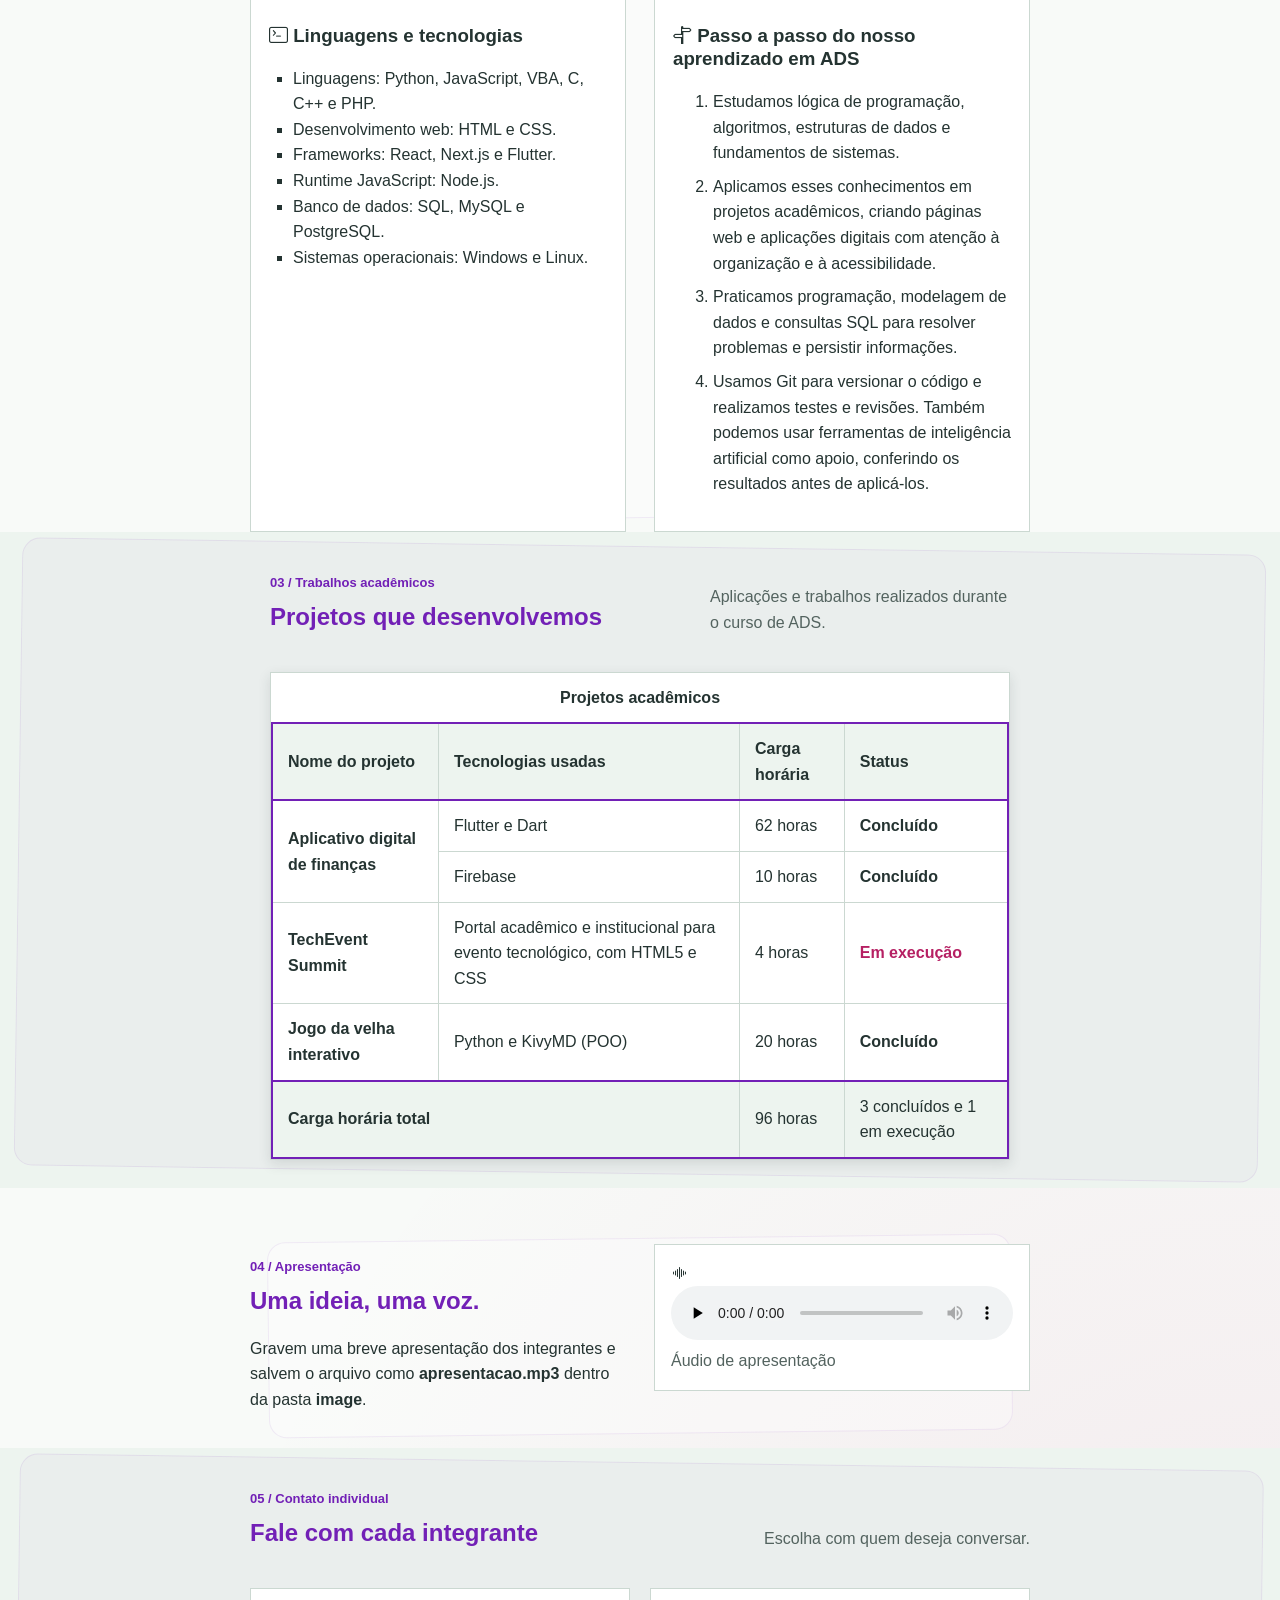
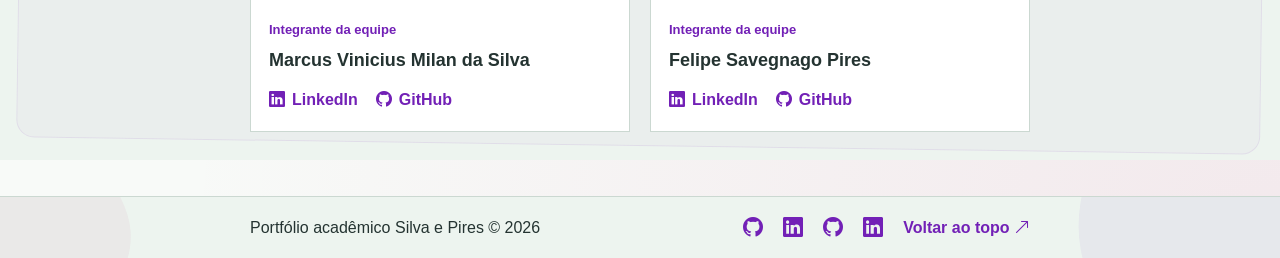
==== commit 578c2c94: "refactor: enhance contact form functionality and improve header layout for better user experience" ====
--- a/index.html
+++ b/index.html
@@ -10,7 +10,12 @@
 </head>
 <body id="top">
 	<header class="site-header">
-		<div class="header-inner">
+		<div class="header-inner header-stack">
+			<div class="header-title">
+				<p class="eyebrow">Portfólio Profissional</p>
+				<h1 class="page-title" id="titulo-principal"><i class="bi bi-mortarboard-fill" aria-hidden="true"></i> Marcus Vinicius Milan da Silva e Felipe Savegnago Pires</h1>
+				<h2>Tecnologia em Análise e Desenvolvimento de Sistemas</h2>
+			</div>
 			<nav class="main-nav" aria-label="Navegação principal">
 				<a href="index.html" aria-current="page">Início</a>
 				<a href="#secao-habilidades">Habilidades</a>
@@ -22,14 +27,27 @@
 	</header>
 
 	<main>
-		<section class="hero content-width" aria-labelledby="titulo-principal">
+		<section class="hero content-width" aria-label="Apresentação">
 			<div class="hero-copy">
-				<h1 class="page-title" id="titulo-principal">Portfólio Profissional</h1>
-				<h2>Desenvolvedores Web e Estudantes em ADS</h2>
-				<p class="hero-description"> Somos desenvolvedores focado em desenvolvimento web e mobile, com mais de 2 anos de experiência acadêmica. Acreditamos em criar aplicações eficientes, intuitivas e escaláveis, facilitando o dia a dia para o usuário.</p>
+				<p class="hero-description"> Somos desenvolvedores focados em desenvolvimento web e mobile, com mais de 2 anos de experiência acadêmica. Acreditamos em criar aplicações eficientes, intuitivas e escaláveis, facilitando o dia a dia para o usuário.</p>
 				<div class="hero-actions">
 					<a class="button button-primary" href="#secao-projetos">Ver projetos <i class="bi bi-arrow-down-right" aria-hidden="true"></i></a>
 					<a class="text-link" href="#secao-equipe">Contatos individuais <i class="bi bi-arrow-right" aria-hidden="true"></i></a>
+				</div>
+			</div>
+			<a class="scroll-cue" href="#secao-sobre"><i class="bi bi-arrow-down" aria-hidden="true"></i><span>Sobre a equipe</span></a>
+		</section>
+
+		<section class="section-band" id="secao-sobre" aria-labelledby="titulo-sobre">
+			<div class="content-width about-grid">
+				<div class="section-heading">
+					<p class="eyebrow">01 / Nossa trajetória</p>
+					<h2 id="titulo-sobre">Sobre nós</h2>
+				</div>
+				<div class="about-copy">
+					<p>Somos Marcus Vinicius Milan da Silva e Felipe Savegnago Pires, estudantes de Análise e Desenvolvimento de Sistemas na FATEC. Nossa jornada na tecnologia nasceu da curiosidade e da vontade de transformar ideias em soluções que realmente façam sentido. Gostamos de entender problemas do dia a dia e pensar em formas simples, criativas e úteis de resolvê-los por meio da tecnologia.</p>
+					<p>Mais do que criar projetos, buscamos construir experiências que sejam práticas, intuitivas e relevantes para as pessoas. Acreditamos que inovação não precisa ser complicada: muitas vezes, ela está em encontrar uma maneira melhor de fazer algo que já faz parte da rotina. É essa visão que nos motiva a continuar aprendendo, experimentando e evoluindo juntos.</p>
+					<a class="text-link" href="#secao-equipe">Ver contatos individuais <i class="bi bi-arrow-right" aria-hidden="true"></i></a>
 				</div>
 			</div>
 			<div class="student-photos" aria-label="Integrantes do portfólio">
@@ -38,24 +56,9 @@
 					<figcaption>Marcus Vinicius Milan da Silva</figcaption>
 				</figure>
 				<figure class="student-profile">
-					<img src="image/foto-pires.jpg" alt="Foto de Felipe Pires Savegnago">
+					<img src="image/foto-pires.jpg" alt="Foto de Felipe Savegnago Pires">
 					<figcaption>Felipe Savegnago Pires</figcaption>
 				</figure>
-			</div>
-			<a class="scroll-cue" href="#secao-sobre"><i class="bi bi-arrow-down" aria-hidden="true"></i><span>Sobre a equipe</span></a>
-		</section>
-
-		<section class="section-band" id="secao-sobre" aria-labelledby="titulo-sobre">
-			<div class="content-width about-grid">
-				<div class="section-heading">
-					<p class="eyebrow">01 / Nossa trajetória</p>
-					<h2 id="titulo-sobre">Sobre nós</h2>
-				</div>
-				<div class="about-copy">
-					<p>Somos Marcus Vinicius Milan da Silva e Felipe Savegnago Pires, estudantes de Análise e Desenvolvimento de Sistemas na FATEC. Nossa jornada na tecnologia nasceu da curiosidade e da vontade de transformar ideias em soluções que realmente façam sentido. Gostamos de entender problemas do dia a dia e pensar em formas simples, criativas e úteis de resolvê-los por meio da tecnologia.</p>
-					<p>Mais do que criar projetos, buscamos construir experiências que sejam práticas, intuitivas e relevantes para as pessoas. Acreditamos que inovação não precisa ser complicada: muitas vezes, ela está em encontrar uma maneira melhor de fazer algo que já faz parte da rotina. É essa visão que nos motiva a continuar aprendendo, experimentando e evoluindo juntos.</p>
-					<a class="text-link" href="#secao-equipe">Ver contatos individuais <i class="bi bi-arrow-right" aria-hidden="true"></i></a>
-				</div>
 			</div>
 		</section>
 
@@ -70,7 +73,7 @@
 			<div class="skills-grid">
 				<article class="skill-panel">
 					<h3><i class="bi bi-terminal" aria-hidden="true"></i> Linguagens e tecnologias</h3>
-					<ul class="skill-list">
+					<ul class="skill-list" type="square">
 						<li>Linguagens: Python, JavaScript, VBA, C, C++ e PHP.</li>
 						<li>Desenvolvimento web: HTML e CSS.</li>
 						<li>Frameworks: React, Next.js e Flutter.</li>
@@ -136,6 +139,13 @@
 								<td><span class="project-status">Concluído</span></td>
 							</tr>
 						</tbody>
+						<tfoot>
+							<tr>
+								<th scope="row" colspan="2">Carga horária total</th>
+								<td>96 horas</td>
+								<td>3 concluídos e 1 em execução</td>
+							</tr>
+						</tfoot>
 					</table>
 				</div>
 			</div>
@@ -192,6 +202,10 @@
 		<div class="content-width footer-inner">
 			<p>Portfólio acadêmico Silva e Pires <span>© 2026</span></p>
 			<div class="footer-links">
+				<a class="social-icon" href="https://github.com/marcus0milan" target="_blank" rel="noopener noreferrer" aria-label="GitHub de Marcus Vinicius Milan da Silva" title="GitHub de Marcus Vinicius Milan da Silva"><i class="bi bi-github" aria-hidden="true"></i></a>
+				<a class="social-icon" href="https://br.linkedin.com/in/mvm2006" target="_blank" rel="noopener noreferrer" aria-label="LinkedIn de Marcus Vinicius Milan da Silva" title="LinkedIn de Marcus Vinicius Milan da Silva"><i class="bi bi-linkedin" aria-hidden="true"></i></a>
+				<a class="social-icon" href="https://github.com/svgfelps" target="_blank" rel="noopener noreferrer" aria-label="GitHub de Felipe Savegnago Pires" title="GitHub de Felipe Savegnago Pires"><i class="bi bi-github" aria-hidden="true"></i></a>
+				<a class="social-icon" href="https://br.linkedin.com/in/felipe-savegnago-27a887337" target="_blank" rel="noopener noreferrer" aria-label="LinkedIn de Felipe Savegnago Pires" title="LinkedIn de Felipe Savegnago Pires"><i class="bi bi-linkedin" aria-hidden="true"></i></a>
 				<a class="back-to-top" href="#top">Voltar ao topo <i class="bi bi-arrow-up-right" aria-hidden="true"></i></a>
 			</div>
 		</div>
--- a/css/estilo.css
+++ b/css/estilo.css
@@ -187,8 +187,30 @@
 	text-align: center;
 }
 
-.hero h2 {
+.header-stack {
+	flex-direction: column;
+	gap: 12px;
+	padding: 16px 0;
+	text-align: center;
+}
+
+.header-title .eyebrow {
+	margin: 0 0 4px;
+}
+
+.header-title .page-title {
+	margin: 0 auto 6px;
+	font-size: 28px;
+}
+
+.header-title h2 {
+	margin: 0;
 	font-size: 20px;
+}
+
+.social-icon {
+	font-size: 20px;
+	line-height: 1;
 }
 
 .eyebrow {
@@ -264,7 +286,7 @@
 	width: 100%;
 	aspect-ratio: 4 / 5;
 	display: block;
-	border: 1px solid var(--cor-borda);
+	border: 3px double var(--cor-principal);
 	object-fit: cover;
 	object-position: center;
 }
@@ -343,6 +365,7 @@
 	width: 100%;
 	min-width: 600px;
 	border-collapse: collapse;
+	border: 2px solid var(--cor-principal);
 	text-align: left;
 }
 
@@ -360,6 +383,15 @@
 thead,
 tfoot {
 	background: var(--cor-suave);
+}
+
+thead th {
+	border-bottom: 2px solid var(--cor-principal);
+}
+
+tfoot th,
+tfoot td {
+	border-top: 2px solid var(--cor-principal);
 }
 
 .project-status {
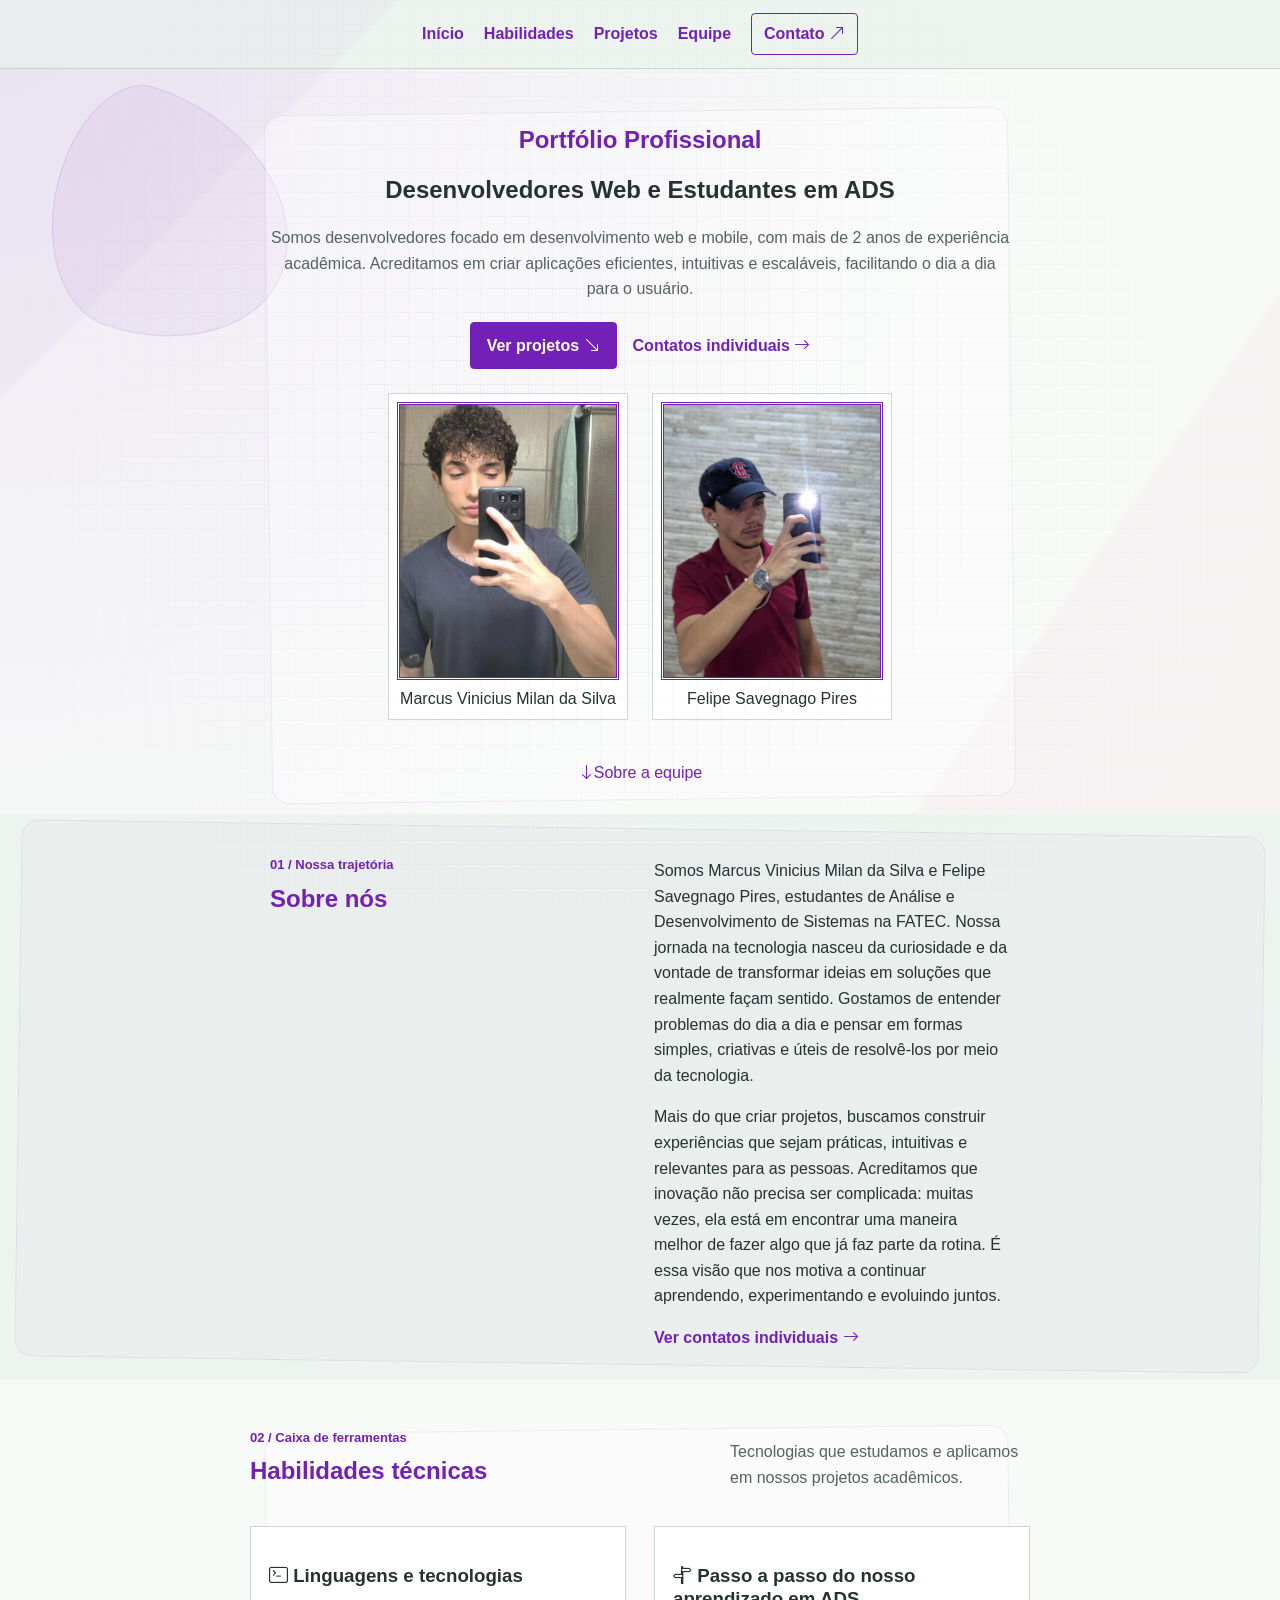
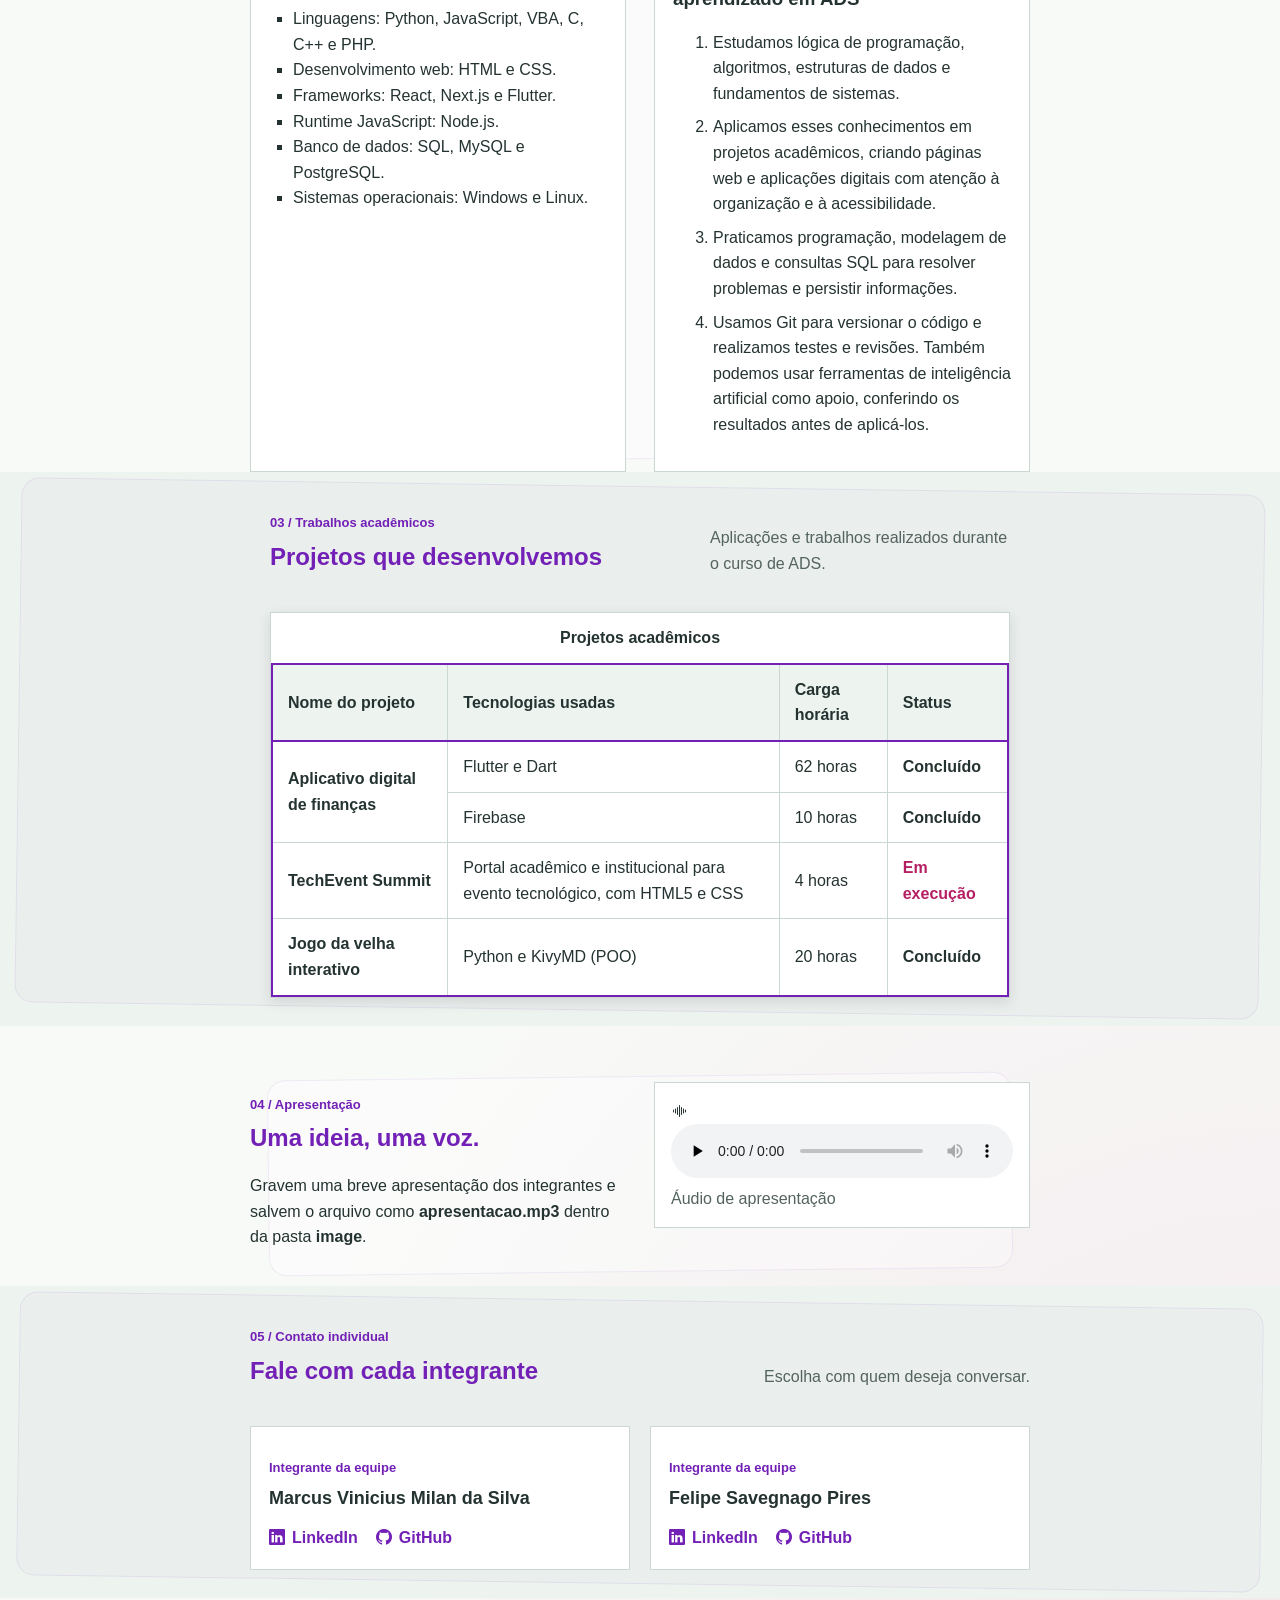
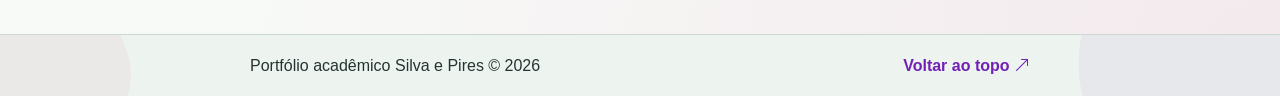
==== commit f5e6481c: "refactor: update header layout and enhance hero section content for improved clarity and presentatio" ====
--- a/index.html
+++ b/index.html
@@ -10,12 +10,7 @@
 </head>
 <body id="top">
 	<header class="site-header">
-		<div class="header-inner header-stack">
-			<div class="header-title">
-				<p class="eyebrow">Portfólio Profissional</p>
-				<h1 class="page-title" id="titulo-principal"><i class="bi bi-mortarboard-fill" aria-hidden="true"></i> Marcus Vinicius Milan da Silva e Felipe Savegnago Pires</h1>
-				<h2>Tecnologia em Análise e Desenvolvimento de Sistemas</h2>
-			</div>
+		<div class="header-inner">
 			<nav class="main-nav" aria-label="Navegação principal">
 				<a href="index.html" aria-current="page">Início</a>
 				<a href="#secao-habilidades">Habilidades</a>
@@ -27,27 +22,14 @@
 	</header>
 
 	<main>
-		<section class="hero content-width" aria-label="Apresentação">
+		<section class="hero content-width" aria-labelledby="titulo-principal">
 			<div class="hero-copy">
-				<p class="hero-description"> Somos desenvolvedores focados em desenvolvimento web e mobile, com mais de 2 anos de experiência acadêmica. Acreditamos em criar aplicações eficientes, intuitivas e escaláveis, facilitando o dia a dia para o usuário.</p>
+				<h1 class="page-title" id="titulo-principal">Portfólio Profissional</h1>
+				<h2>Desenvolvedores Web e Estudantes em ADS</h2>
+				<p class="hero-description"> Somos desenvolvedores focado em desenvolvimento web e mobile, com mais de 2 anos de experiência acadêmica. Acreditamos em criar aplicações eficientes, intuitivas e escaláveis, facilitando o dia a dia para o usuário.</p>
 				<div class="hero-actions">
 					<a class="button button-primary" href="#secao-projetos">Ver projetos <i class="bi bi-arrow-down-right" aria-hidden="true"></i></a>
 					<a class="text-link" href="#secao-equipe">Contatos individuais <i class="bi bi-arrow-right" aria-hidden="true"></i></a>
-				</div>
-			</div>
-			<a class="scroll-cue" href="#secao-sobre"><i class="bi bi-arrow-down" aria-hidden="true"></i><span>Sobre a equipe</span></a>
-		</section>
-
-		<section class="section-band" id="secao-sobre" aria-labelledby="titulo-sobre">
-			<div class="content-width about-grid">
-				<div class="section-heading">
-					<p class="eyebrow">01 / Nossa trajetória</p>
-					<h2 id="titulo-sobre">Sobre nós</h2>
-				</div>
-				<div class="about-copy">
-					<p>Somos Marcus Vinicius Milan da Silva e Felipe Savegnago Pires, estudantes de Análise e Desenvolvimento de Sistemas na FATEC. Nossa jornada na tecnologia nasceu da curiosidade e da vontade de transformar ideias em soluções que realmente façam sentido. Gostamos de entender problemas do dia a dia e pensar em formas simples, criativas e úteis de resolvê-los por meio da tecnologia.</p>
-					<p>Mais do que criar projetos, buscamos construir experiências que sejam práticas, intuitivas e relevantes para as pessoas. Acreditamos que inovação não precisa ser complicada: muitas vezes, ela está em encontrar uma maneira melhor de fazer algo que já faz parte da rotina. É essa visão que nos motiva a continuar aprendendo, experimentando e evoluindo juntos.</p>
-					<a class="text-link" href="#secao-equipe">Ver contatos individuais <i class="bi bi-arrow-right" aria-hidden="true"></i></a>
 				</div>
 			</div>
 			<div class="student-photos" aria-label="Integrantes do portfólio">
@@ -56,9 +38,24 @@
 					<figcaption>Marcus Vinicius Milan da Silva</figcaption>
 				</figure>
 				<figure class="student-profile">
-					<img src="image/foto-pires.jpg" alt="Foto de Felipe Savegnago Pires">
+					<img src="image/foto-pires.jpg" alt="Foto de Felipe Pires Savegnago">
 					<figcaption>Felipe Savegnago Pires</figcaption>
 				</figure>
+			</div>
+			<a class="scroll-cue" href="#secao-sobre"><i class="bi bi-arrow-down" aria-hidden="true"></i><span>Sobre a equipe</span></a>
+		</section>
+
+		<section class="section-band" id="secao-sobre" aria-labelledby="titulo-sobre">
+			<div class="content-width about-grid">
+				<div class="section-heading">
+					<p class="eyebrow">01 / Nossa trajetória</p>
+					<h2 id="titulo-sobre">Sobre nós</h2>
+				</div>
+				<div class="about-copy">
+					<p>Somos Marcus Vinicius Milan da Silva e Felipe Savegnago Pires, estudantes de Análise e Desenvolvimento de Sistemas na FATEC. Nossa jornada na tecnologia nasceu da curiosidade e da vontade de transformar ideias em soluções que realmente façam sentido. Gostamos de entender problemas do dia a dia e pensar em formas simples, criativas e úteis de resolvê-los por meio da tecnologia.</p>
+					<p>Mais do que criar projetos, buscamos construir experiências que sejam práticas, intuitivas e relevantes para as pessoas. Acreditamos que inovação não precisa ser complicada: muitas vezes, ela está em encontrar uma maneira melhor de fazer algo que já faz parte da rotina. É essa visão que nos motiva a continuar aprendendo, experimentando e evoluindo juntos.</p>
+					<a class="text-link" href="#secao-equipe">Ver contatos individuais <i class="bi bi-arrow-right" aria-hidden="true"></i></a>
+				</div>
 			</div>
 		</section>
 
@@ -73,7 +70,7 @@
 			<div class="skills-grid">
 				<article class="skill-panel">
 					<h3><i class="bi bi-terminal" aria-hidden="true"></i> Linguagens e tecnologias</h3>
-					<ul class="skill-list" type="square">
+					<ul class="skill-list">
 						<li>Linguagens: Python, JavaScript, VBA, C, C++ e PHP.</li>
 						<li>Desenvolvimento web: HTML e CSS.</li>
 						<li>Frameworks: React, Next.js e Flutter.</li>
@@ -139,13 +136,6 @@
 								<td><span class="project-status">Concluído</span></td>
 							</tr>
 						</tbody>
-						<tfoot>
-							<tr>
-								<th scope="row" colspan="2">Carga horária total</th>
-								<td>96 horas</td>
-								<td>3 concluídos e 1 em execução</td>
-							</tr>
-						</tfoot>
 					</table>
 				</div>
 			</div>
@@ -202,10 +192,6 @@
 		<div class="content-width footer-inner">
 			<p>Portfólio acadêmico Silva e Pires <span>© 2026</span></p>
 			<div class="footer-links">
-				<a class="social-icon" href="https://github.com/marcus0milan" target="_blank" rel="noopener noreferrer" aria-label="GitHub de Marcus Vinicius Milan da Silva" title="GitHub de Marcus Vinicius Milan da Silva"><i class="bi bi-github" aria-hidden="true"></i></a>
-				<a class="social-icon" href="https://br.linkedin.com/in/mvm2006" target="_blank" rel="noopener noreferrer" aria-label="LinkedIn de Marcus Vinicius Milan da Silva" title="LinkedIn de Marcus Vinicius Milan da Silva"><i class="bi bi-linkedin" aria-hidden="true"></i></a>
-				<a class="social-icon" href="https://github.com/svgfelps" target="_blank" rel="noopener noreferrer" aria-label="GitHub de Felipe Savegnago Pires" title="GitHub de Felipe Savegnago Pires"><i class="bi bi-github" aria-hidden="true"></i></a>
-				<a class="social-icon" href="https://br.linkedin.com/in/felipe-savegnago-27a887337" target="_blank" rel="noopener noreferrer" aria-label="LinkedIn de Felipe Savegnago Pires" title="LinkedIn de Felipe Savegnago Pires"><i class="bi bi-linkedin" aria-hidden="true"></i></a>
 				<a class="back-to-top" href="#top">Voltar ao topo <i class="bi bi-arrow-up-right" aria-hidden="true"></i></a>
 			</div>
 		</div>
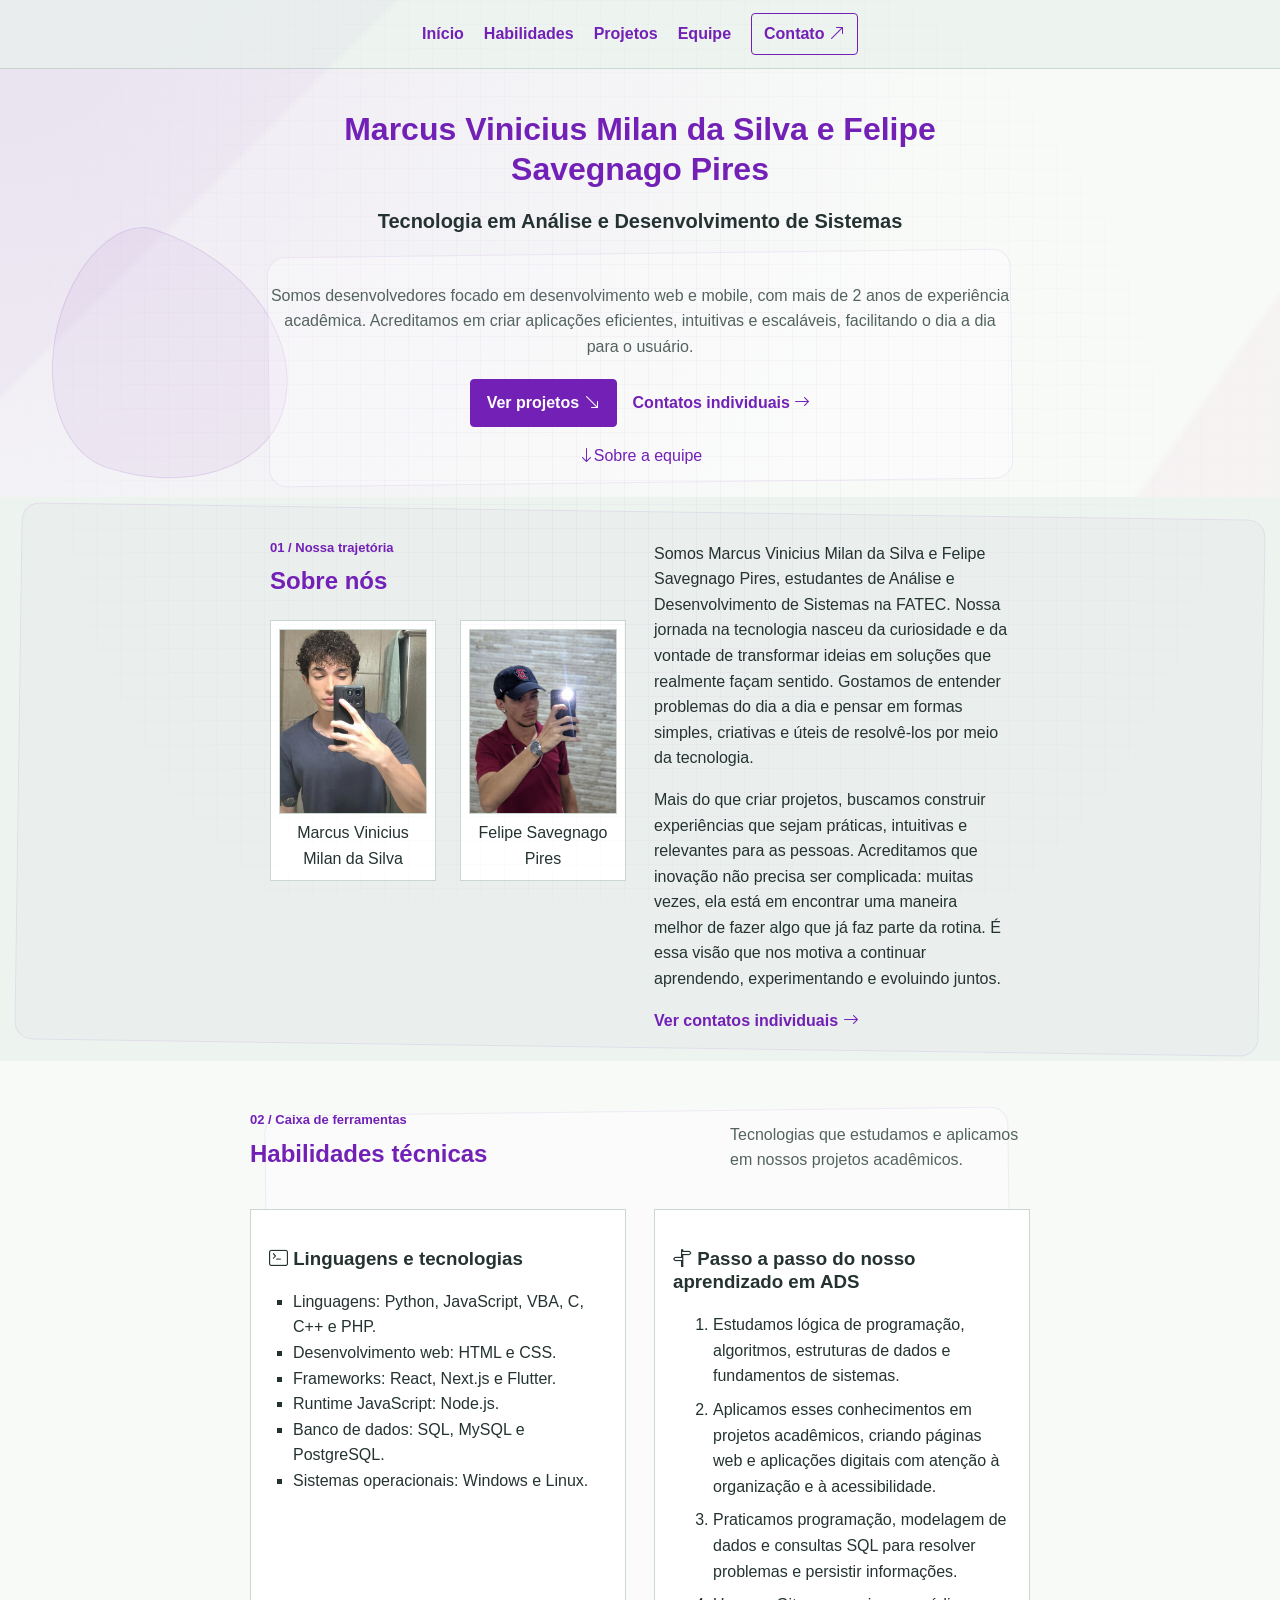
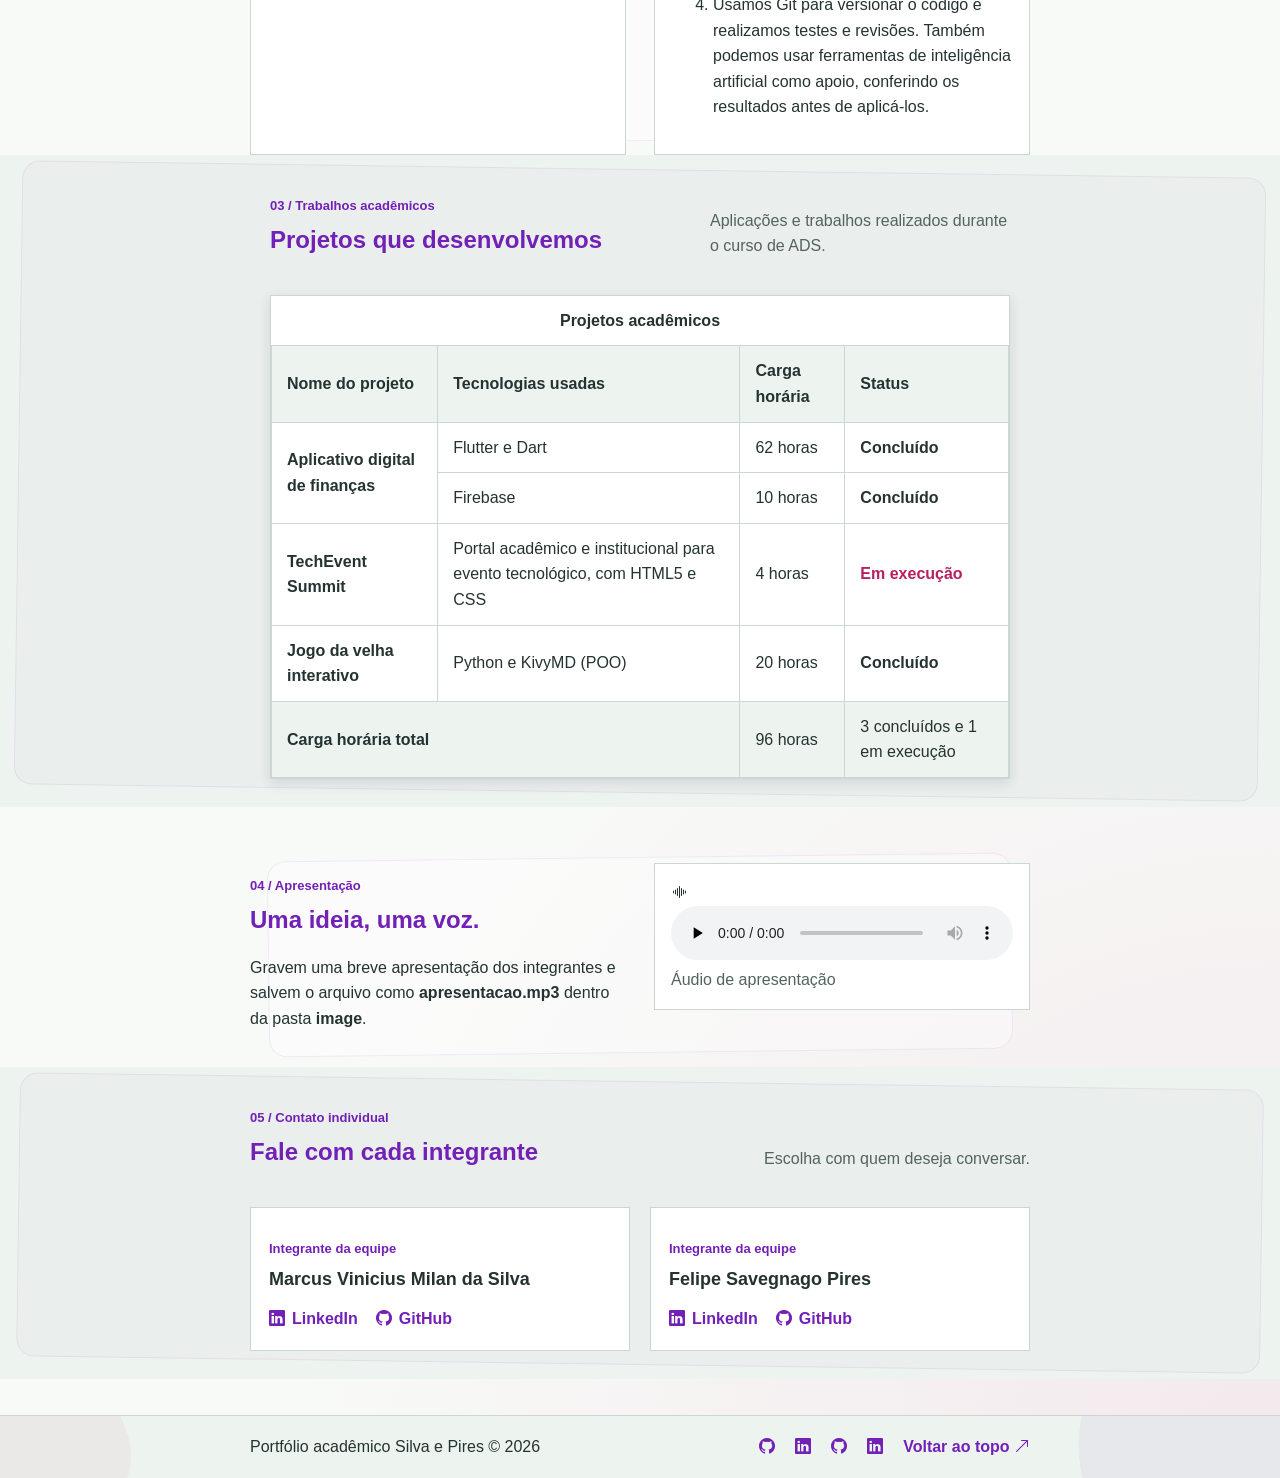
==== commit c0941de4: "refactor: improve contact form functionality and enhance header structure for better user experience" ====
--- a/index.html
+++ b/index.html
@@ -9,38 +9,32 @@
 	<link rel="stylesheet" href="css/estilo.css">
 </head>
 <body id="top">
-	<header class="site-header">
-		<div class="header-inner">
-			<nav class="main-nav" aria-label="Navegação principal">
-				<a href="index.html" aria-current="page">Início</a>
-				<a href="#secao-habilidades">Habilidades</a>
-				<a href="#secao-projetos">Projetos</a>
-				<a href="#secao-equipe">Equipe</a>
-				<a class="nav-contact" href="contato.html">Contato <i class="bi bi-arrow-up-right" aria-hidden="true"></i></a>
-			</nav>
+	<header>
+		<div class="site-header">
+			<div class="header-inner">
+				<nav class="main-nav" aria-label="Navegação principal">
+					<a href="index.html" aria-current="page">Início</a>
+					<a href="#secao-habilidades">Habilidades</a>
+					<a href="#secao-projetos">Projetos</a>
+					<a href="#secao-equipe">Equipe</a>
+					<a class="nav-contact" href="contato.html">Contato <i class="bi bi-arrow-up-right" aria-hidden="true"></i></a>
+				</nav>
+			</div>
+		</div>
+		<div class="hero content-width hero-title">
+			<h1 class="page-title" id="titulo-principal">Marcus Vinicius Milan da Silva e Felipe Savegnago Pires</h1>
+			<h2>Tecnologia em Análise e Desenvolvimento de Sistemas</h2>
 		</div>
 	</header>
 
 	<main>
-		<section class="hero content-width" aria-labelledby="titulo-principal">
+		<section class="hero content-width" aria-label="Apresentação">
 			<div class="hero-copy">
-				<h1 class="page-title" id="titulo-principal">Portfólio Profissional</h1>
-				<h2>Desenvolvedores Web e Estudantes em ADS</h2>
 				<p class="hero-description"> Somos desenvolvedores focado em desenvolvimento web e mobile, com mais de 2 anos de experiência acadêmica. Acreditamos em criar aplicações eficientes, intuitivas e escaláveis, facilitando o dia a dia para o usuário.</p>
 				<div class="hero-actions">
 					<a class="button button-primary" href="#secao-projetos">Ver projetos <i class="bi bi-arrow-down-right" aria-hidden="true"></i></a>
 					<a class="text-link" href="#secao-equipe">Contatos individuais <i class="bi bi-arrow-right" aria-hidden="true"></i></a>
 				</div>
-			</div>
-			<div class="student-photos" aria-label="Integrantes do portfólio">
-				<figure class="student-profile">
-					<img src="image/foto-silva.jpg" alt="Foto de Marcus Vinicius Milan da Silva">
-					<figcaption>Marcus Vinicius Milan da Silva</figcaption>
-				</figure>
-				<figure class="student-profile">
-					<img src="image/foto-pires.jpg" alt="Foto de Felipe Pires Savegnago">
-					<figcaption>Felipe Savegnago Pires</figcaption>
-				</figure>
 			</div>
 			<a class="scroll-cue" href="#secao-sobre"><i class="bi bi-arrow-down" aria-hidden="true"></i><span>Sobre a equipe</span></a>
 		</section>
@@ -50,6 +44,16 @@
 				<div class="section-heading">
 					<p class="eyebrow">01 / Nossa trajetória</p>
 					<h2 id="titulo-sobre">Sobre nós</h2>
+				<div class="student-photos" aria-label="Integrantes do portfólio">
+					<figure class="student-profile">
+						<img src="image/foto-silva.jpg" alt="Foto de Marcus Vinicius Milan da Silva">
+						<figcaption>Marcus Vinicius Milan da Silva</figcaption>
+					</figure>
+					<figure class="student-profile">
+						<img src="image/foto-pires.jpg" alt="Foto de Felipe Pires Savegnago">
+						<figcaption>Felipe Savegnago Pires</figcaption>
+					</figure>
+				</div>
 				</div>
 				<div class="about-copy">
 					<p>Somos Marcus Vinicius Milan da Silva e Felipe Savegnago Pires, estudantes de Análise e Desenvolvimento de Sistemas na FATEC. Nossa jornada na tecnologia nasceu da curiosidade e da vontade de transformar ideias em soluções que realmente façam sentido. Gostamos de entender problemas do dia a dia e pensar em formas simples, criativas e úteis de resolvê-los por meio da tecnologia.</p>
@@ -70,7 +74,7 @@
 			<div class="skills-grid">
 				<article class="skill-panel">
 					<h3><i class="bi bi-terminal" aria-hidden="true"></i> Linguagens e tecnologias</h3>
-					<ul class="skill-list">
+					<ul class="skill-list" type="square">
 						<li>Linguagens: Python, JavaScript, VBA, C, C++ e PHP.</li>
 						<li>Desenvolvimento web: HTML e CSS.</li>
 						<li>Frameworks: React, Next.js e Flutter.</li>
@@ -136,6 +140,13 @@
 								<td><span class="project-status">Concluído</span></td>
 							</tr>
 						</tbody>
+						<tfoot>
+							<tr>
+								<th scope="row" colspan="2">Carga horária total</th>
+								<td>96 horas</td>
+								<td>3 concluídos e 1 em execução</td>
+							</tr>
+						</tfoot>
 					</table>
 				</div>
 			</div>
@@ -192,6 +203,10 @@
 		<div class="content-width footer-inner">
 			<p>Portfólio acadêmico Silva e Pires <span>© 2026</span></p>
 			<div class="footer-links">
+				<a href="https://github.com/marcus0milan" target="_blank" rel="noopener noreferrer" aria-label="GitHub de Marcus Vinicius Milan da Silva" title="GitHub de Marcus Vinicius Milan da Silva"><i class="bi bi-github" aria-hidden="true"></i></a>
+				<a href="https://br.linkedin.com/in/mvm2006" target="_blank" rel="noopener noreferrer" aria-label="LinkedIn de Marcus Vinicius Milan da Silva" title="LinkedIn de Marcus Vinicius Milan da Silva"><i class="bi bi-linkedin" aria-hidden="true"></i></a>
+				<a href="https://github.com/svgfelps" target="_blank" rel="noopener noreferrer" aria-label="GitHub de Felipe Savegnago Pires" title="GitHub de Felipe Savegnago Pires"><i class="bi bi-github" aria-hidden="true"></i></a>
+				<a href="https://br.linkedin.com/in/felipe-savegnago-27a887337" target="_blank" rel="noopener noreferrer" aria-label="LinkedIn de Felipe Savegnago Pires" title="LinkedIn de Felipe Savegnago Pires"><i class="bi bi-linkedin" aria-hidden="true"></i></a>
 				<a class="back-to-top" href="#top">Voltar ao topo <i class="bi bi-arrow-up-right" aria-hidden="true"></i></a>
 			</div>
 		</div>
--- a/css/estilo.css
+++ b/css/estilo.css
@@ -187,30 +187,13 @@
 	text-align: center;
 }
 
-.header-stack {
-	flex-direction: column;
-	gap: 12px;
-	padding: 16px 0;
-	text-align: center;
-}
-
-.header-title .eyebrow {
-	margin: 0 0 4px;
-}
-
-.header-title .page-title {
-	margin: 0 auto 6px;
-	font-size: 28px;
-}
-
-.header-title h2 {
-	margin: 0;
+.hero h2 {
 	font-size: 20px;
 }
 
-.social-icon {
-	font-size: 20px;
-	line-height: 1;
+.hero-title {
+	padding: 40px 20px 0;
+	margin-bottom: -40px;
 }
 
 .eyebrow {
@@ -286,7 +269,7 @@
 	width: 100%;
 	aspect-ratio: 4 / 5;
 	display: block;
-	border: 3px double var(--cor-principal);
+	border: 1px solid var(--cor-borda);
 	object-fit: cover;
 	object-position: center;
 }
@@ -365,7 +348,6 @@
 	width: 100%;
 	min-width: 600px;
 	border-collapse: collapse;
-	border: 2px solid var(--cor-principal);
 	text-align: left;
 }
 
@@ -383,15 +365,6 @@
 thead,
 tfoot {
 	background: var(--cor-suave);
-}
-
-thead th {
-	border-bottom: 2px solid var(--cor-principal);
-}
-
-tfoot th,
-tfoot td {
-	border-top: 2px solid var(--cor-principal);
 }
 
 .project-status {
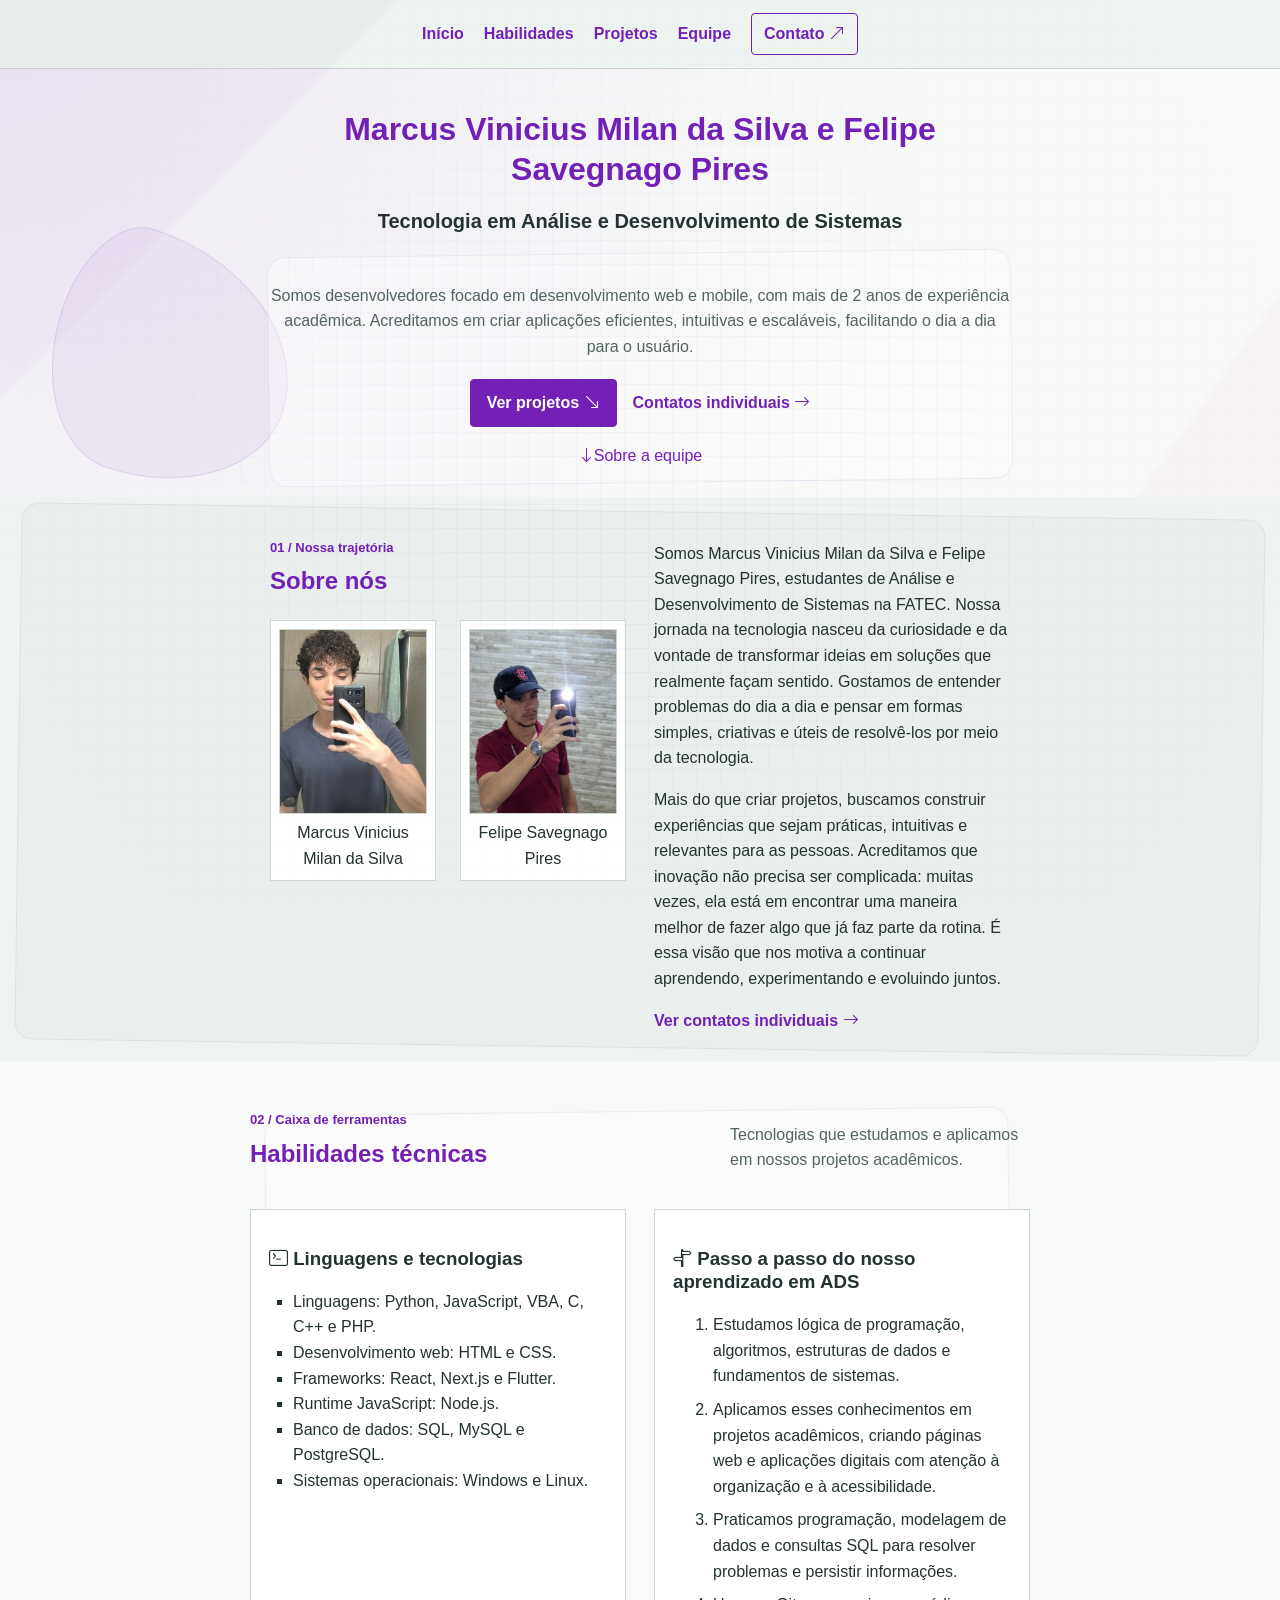
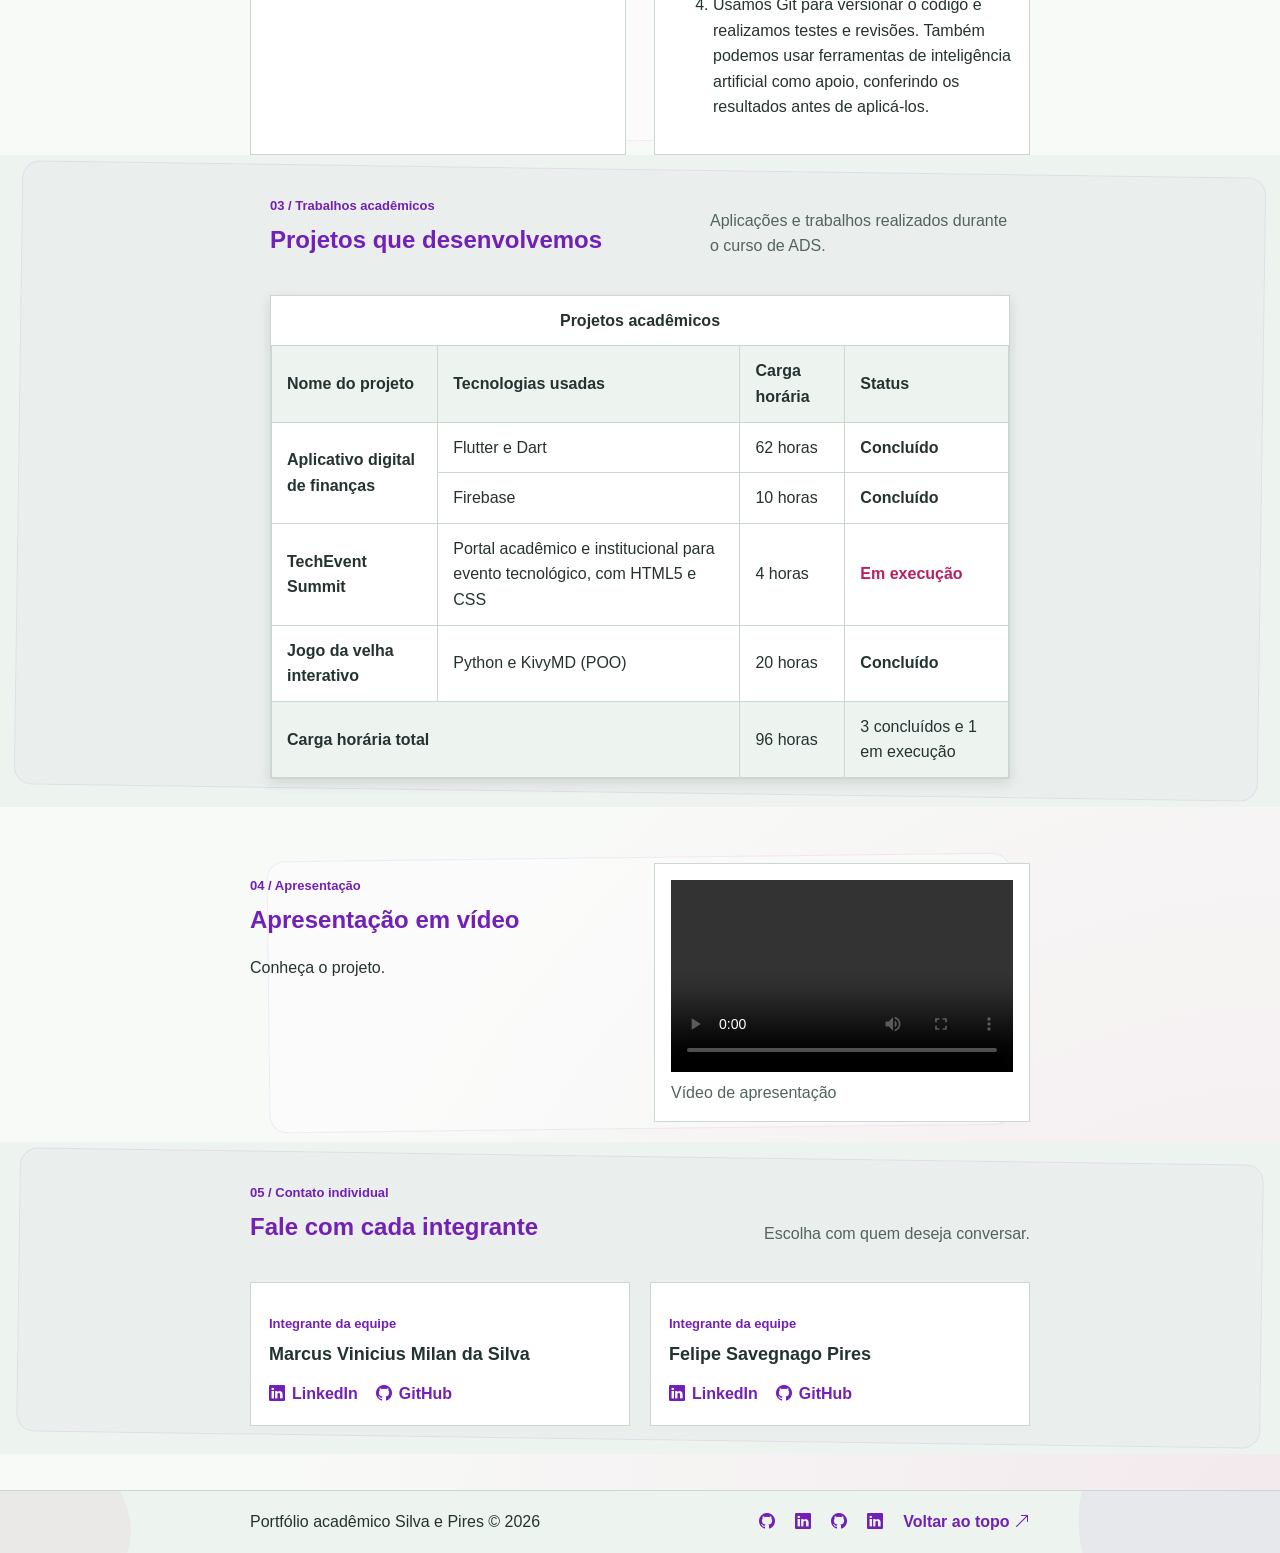
==== commit 08e6ef49: "Refactor code structure for improved readability and maintainability" ====
--- a/index.html
+++ b/index.html
@@ -155,16 +155,15 @@
 		<section class="content-width media-section" aria-labelledby="titulo-apresentacao">
 			<div class="media-copy">
 				<p class="eyebrow">04 / Apresentação</p>
-				<h2 id="titulo-apresentacao">Uma ideia, uma voz.</h2>
-				<p>Gravem uma breve apresentação dos integrantes e salvem o arquivo como <strong>apresentacao.mp3</strong> dentro da pasta <strong>image</strong>.</p>
-			</div>
-			<div class="audio-panel">
-				<i class="bi bi-soundwave" aria-hidden="true"></i>
-				<audio controls preload="none" aria-label="Áudio de apresentação pessoal">
-					<source src="image/apresentacao.mp3" type="audio/mpeg">
-					Seu navegador não oferece suporte ao elemento de áudio.
-				</audio>
-				<span>Áudio de apresentação</span>
+				<h2 id="titulo-apresentacao">Apresentação em vídeo</h2>
+				<p>Conheça o projeto.</p>
+			</div>
+			<div class="video-panel">
+				<video controls preload="metadata" aria-label="Vídeo de apresentação pessoal">
+					<source src="media/demo_projeto.mp4" type="video/mp4">
+					Seu navegador não oferece suporte ao elemento de vídeo.
+				</video>
+				<span>Vídeo de apresentação</span>
 			</div>
 		</section>
 
--- a/css/estilo.css
+++ b/css/estilo.css
@@ -379,17 +379,18 @@
 	padding: 20px 0;
 }
 
-.audio-panel {
+.video-panel {
 	padding: 16px;
 	border: 1px solid var(--cor-borda);
 	background: white;
 }
 
-.audio-panel audio {
+.video-panel video {
 	width: 100%;
-}
-
-.audio-panel span {
+	aspect-ratio: 16 / 9;
+}
+
+.video-panel span {
 	display: block;
 	color: #53635f;
 }
